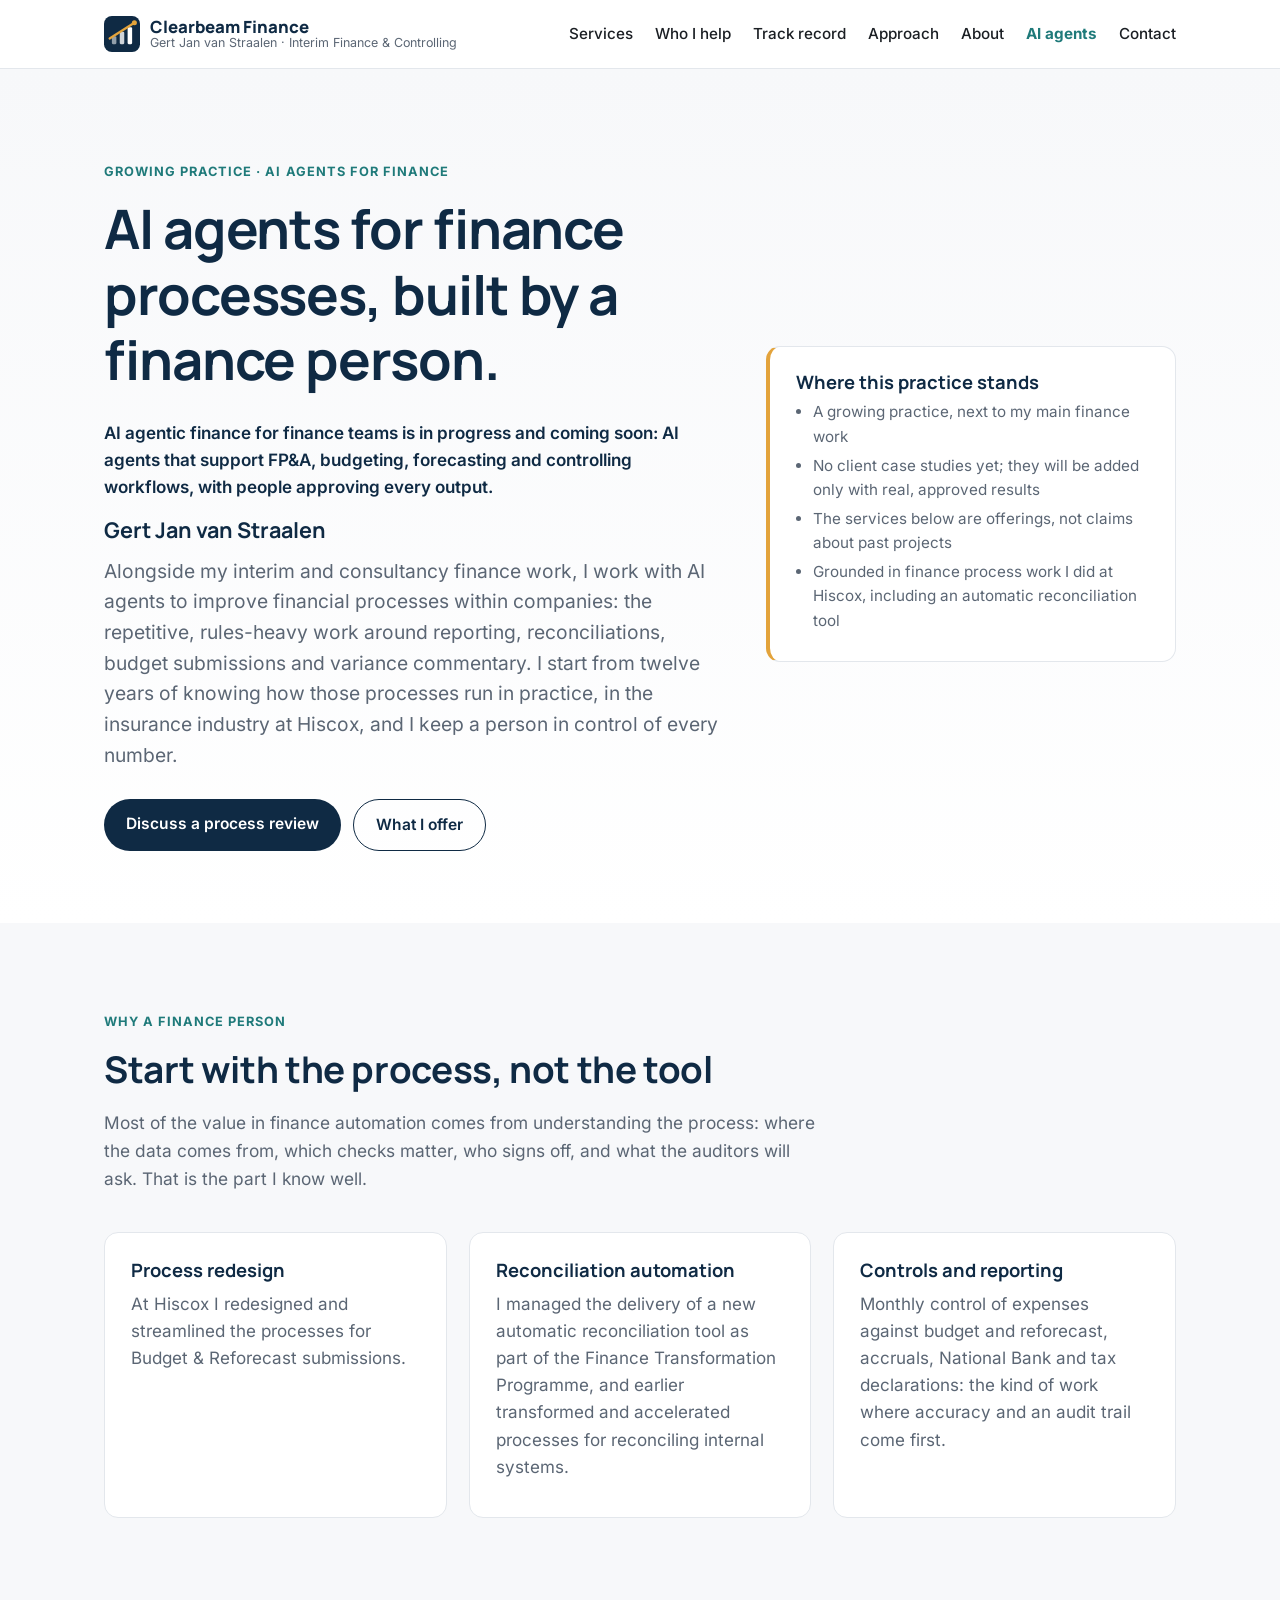
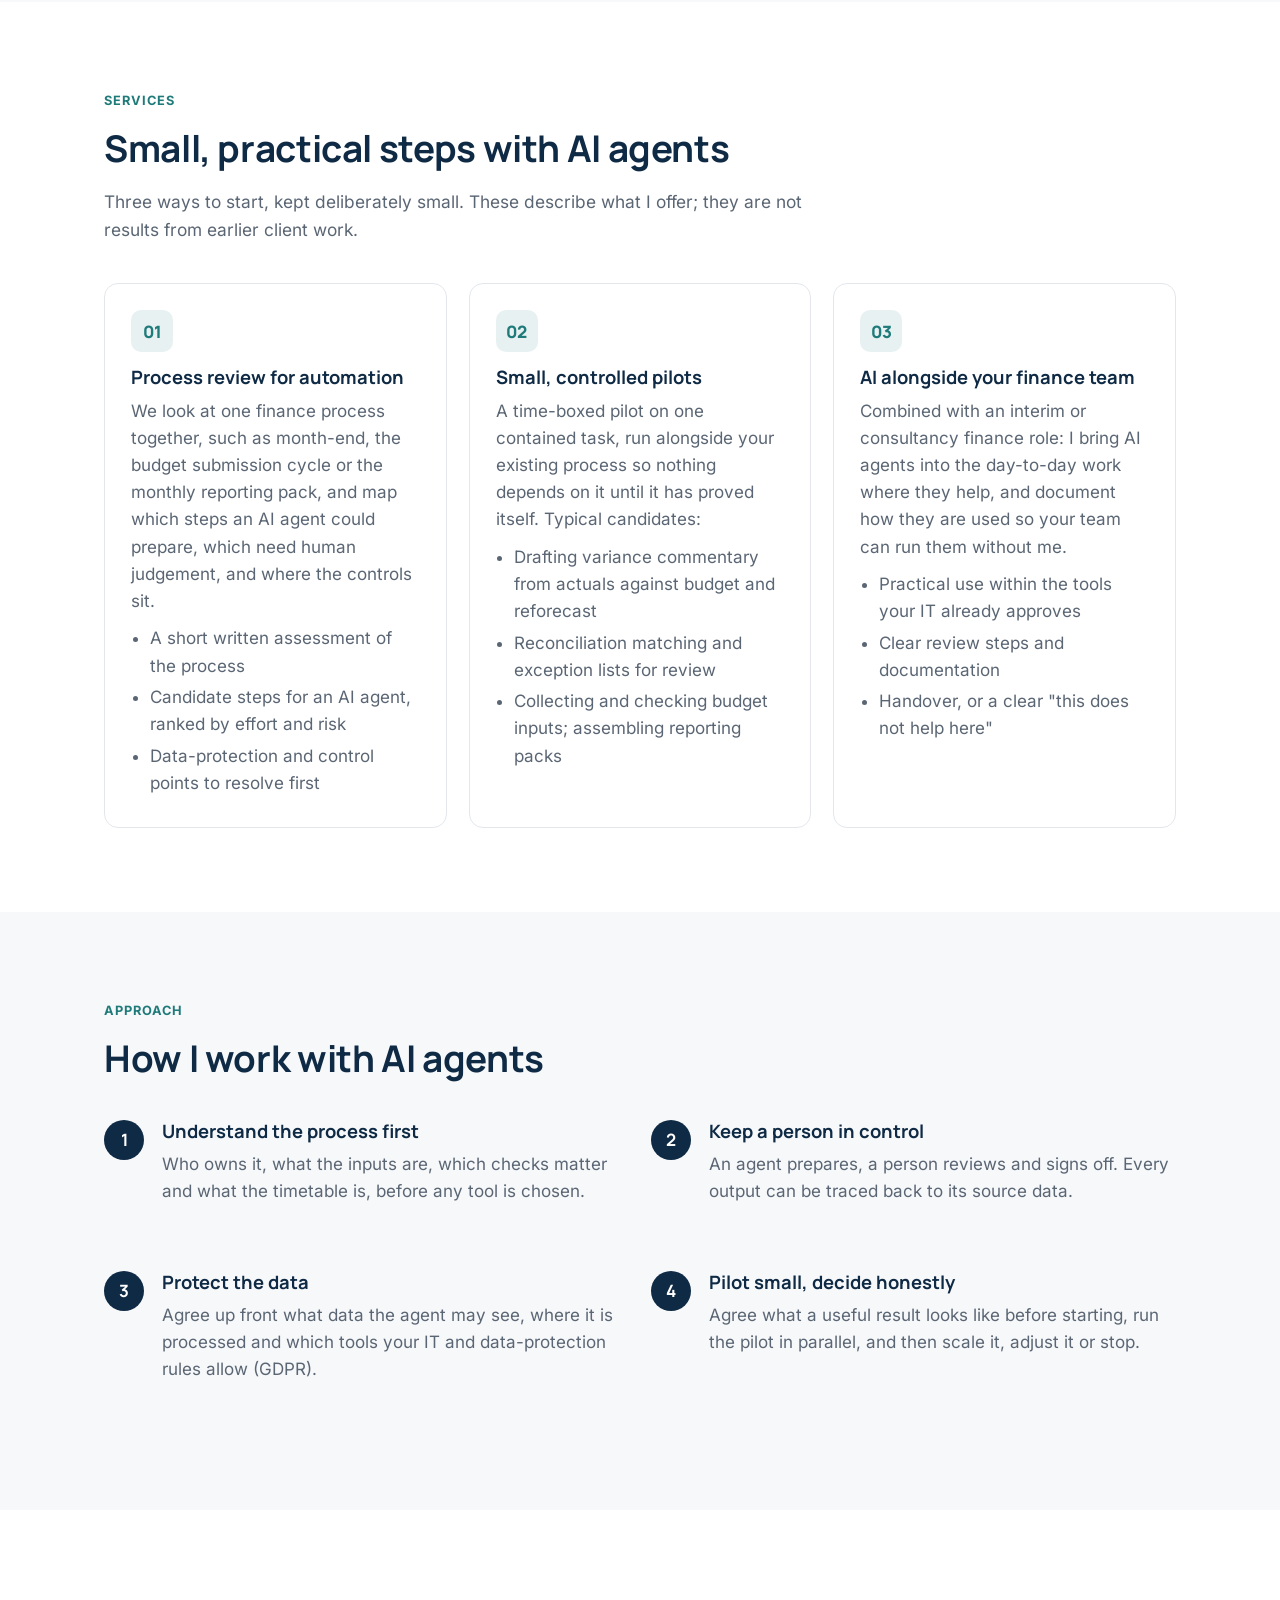
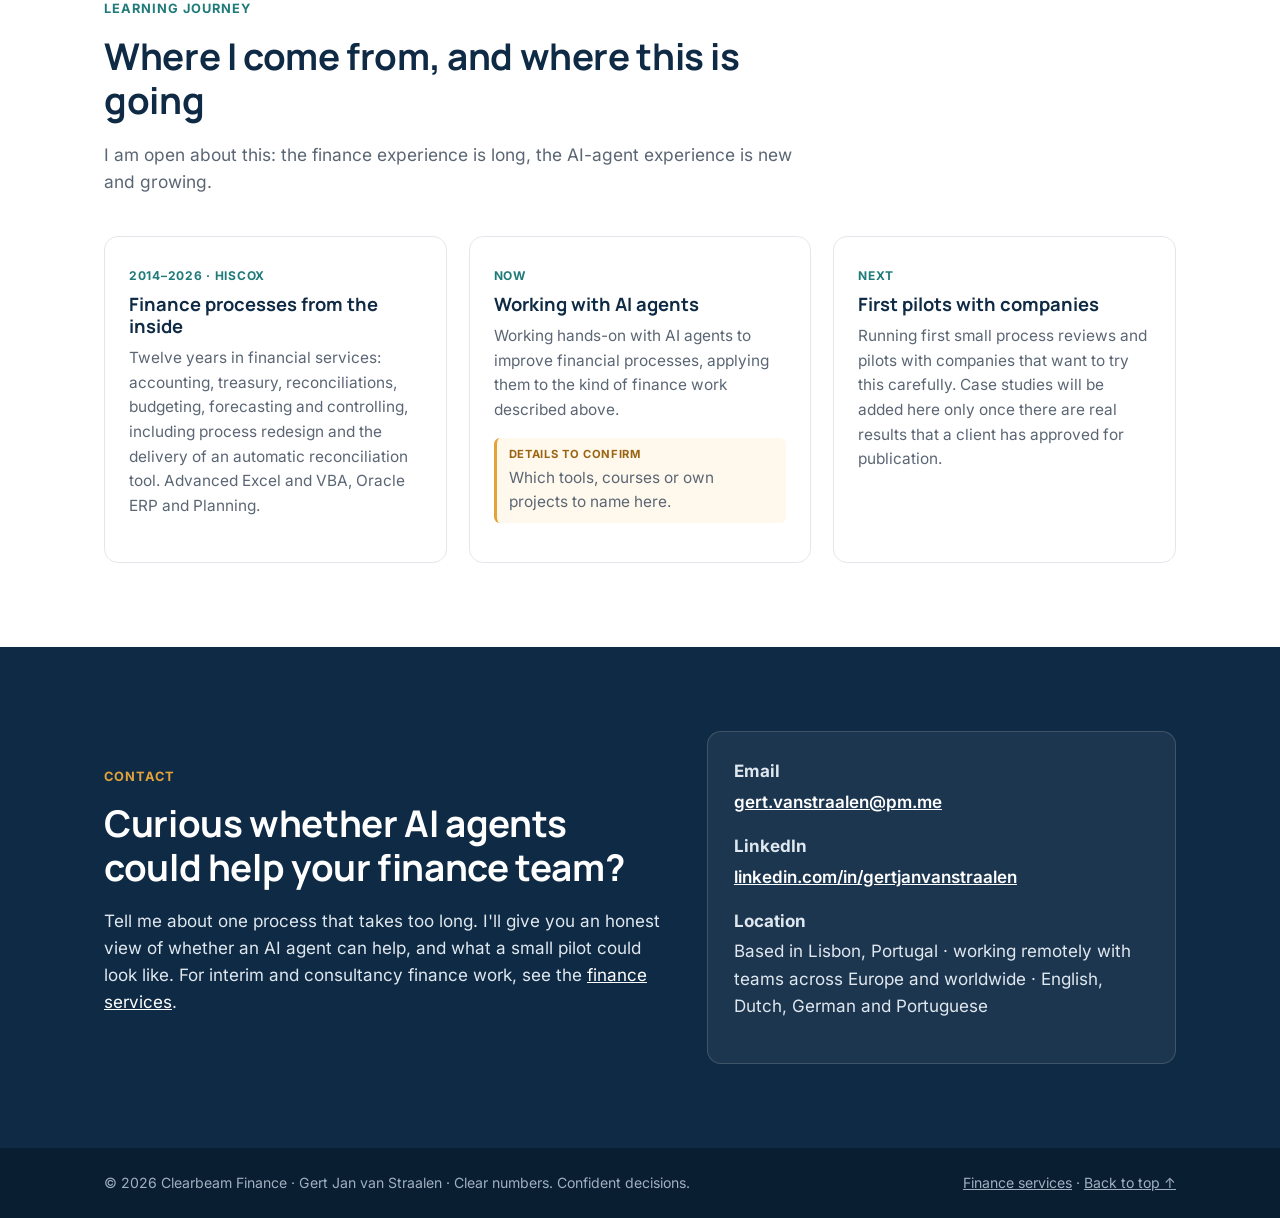
==== ai-agents.html @ 1ca14cf5 "Clearbeam Finance site" ====
<!doctype html>
<html lang="en">
<head>
<meta charset="utf-8">
<meta name="viewport" content="width=device-width, initial-scale=1">
<!-- AI agents page (added 25 Oct 2026). Growing practice alongside the finance work. Offerings only; no client results, no case studies yet. See BRANDING.md. -->
<title>AI Agents for Finance Processes · Clearbeam Finance · Gert Jan van Straalen</title>
<meta name="description" content="Gert Jan van Straalen (Clearbeam Finance) works with AI agents to improve financial processes within companies: process reviews for automation and small, controlled pilots for reporting, reconciliations and variance commentary. A growing practice built on twelve years of finance experience.">
<!-- TODO: add og:image / canonical URL once a domain is chosen -->
<link rel="icon" href="assets/favicon.svg" type="image/svg+xml">
<link rel="stylesheet" href="assets/styles.css">
</head>
<body>
<a class="skip" href="#main">Skip to content</a>

<header class="site-header">
  <div class="wrap">
    <a class="brand" href="index.html" aria-label="Clearbeam Finance, home">
      <img class="brand-mark" src="assets/mark.svg" alt="" width="36" height="36">
      <span class="brand-text">
        <span class="brand-name">Clearbeam Finance</span>
        <span class="brand-sub">Gert Jan van Straalen · Interim Finance &amp; Controlling</span>
      </span>
    </a>
    <nav aria-label="Main">
      <ul>
        <li class="m"><a href="index.html#services">Services</a></li>
        <li><a href="index.html#who">Who I help</a></li>
        <li class="m"><a href="index.html#track-record">Track record</a></li>
        <li><a href="index.html#approach">Approach</a></li>
        <li><a href="index.html#about">About</a></li>
        <li class="m"><a href="ai-agents.html" aria-current="page">AI agents</a></li>
        <li class="m"><a href="#contact">Contact</a></li>
      </ul>
    </nav>
  </div>
</header>

<main id="main">
<!-- ============ HERO ============ -->
<section class="hero hero-ai" id="top">
  <div class="wrap">
    <div>
      <span class="eyebrow">Growing practice · AI agents for finance</span>
      <h1>AI agents for finance processes, built by a finance person.</h1>
      <p class="coming-note">AI agentic finance for finance teams is in progress and coming soon: AI agents that support FP&amp;A, budgeting, forecasting and controlling workflows, with people approving every output.</p>
      <p class="hero-by">Gert Jan van Straalen</p>
      <p class="lead">Alongside my interim and consultancy finance work, I work with AI agents to improve financial processes within companies: the repetitive, rules-heavy work around reporting, reconciliations, budget submissions and variance commentary. I start from twelve years of knowing how those processes run in practice, in the insurance industry at Hiscox, and I keep a person in control of every number.</p>
      <div class="btns">
        <a class="btn btn-primary" href="#contact">Discuss a process review</a>
        <a class="btn btn-ghost" href="#services">What I offer</a>
      </div>
    </div>
    <aside class="status-card" aria-label="Where this practice stands">
      <h3>Where this practice stands</h3>
      <ul>
        <li>A growing practice, next to my main finance work</li>
        <li>No client case studies yet; they will be added only with real, approved results</li>
        <li>The services below are offerings, not claims about past projects</li>
        <li>Grounded in finance process work I did at Hiscox, including an automatic reconciliation tool</li>
      </ul>
    </aside>
  </div>
</section>

<!-- ============ WHY ============ -->
<section class="alt" id="why">
  <div class="wrap">
    <div class="section-head">
      <span class="eyebrow">Why a finance person</span>
      <h2>Start with the process, not the tool</h2>
      <p>Most of the value in finance automation comes from understanding the process: where the data comes from, which checks matter, who signs off, and what the auditors will ask. That is the part I know well.</p>
    </div>
    <div class="grid grid-3">
      <div class="card">
        <h3>Process redesign</h3>
        <p>At Hiscox I redesigned and streamlined the processes for Budget &amp; Reforecast submissions.</p>
      </div>
      <div class="card">
        <h3>Reconciliation automation</h3>
        <p>I managed the delivery of a new automatic reconciliation tool as part of the Finance Transformation Programme, and earlier transformed and accelerated processes for reconciling internal systems.</p>
      </div>
      <div class="card">
        <h3>Controls and reporting</h3>
        <p>Monthly control of expenses against budget and reforecast, accruals, National Bank and tax declarations: the kind of work where accuracy and an audit trail come first.</p>
      </div>
    </div>
  </div>
</section>

<!-- ============ SERVICES (offerings, not past results) ============ -->
<section id="services">
  <div class="wrap">
    <div class="section-head">
      <span class="eyebrow">Services</span>
      <h2>Small, practical steps with AI agents</h2>
      <p>Three ways to start, kept deliberately small. These describe what I offer; they are not results from earlier client work.</p>
    </div>
    <div class="grid grid-3">
      <article class="card">
        <div class="icon">01</div>
        <h3>Process review for automation</h3>
        <p>We look at one finance process together, such as month-end, the budget submission cycle or the monthly reporting pack, and map which steps an AI agent could prepare, which need human judgement, and where the controls sit.</p>
        <ul>
          <li>A short written assessment of the process</li>
          <li>Candidate steps for an AI agent, ranked by effort and risk</li>
          <li>Data-protection and control points to resolve first</li>
        </ul>
      </article>
      <article class="card">
        <div class="icon">02</div>
        <h3>Small, controlled pilots</h3>
        <p>A time-boxed pilot on one contained task, run alongside your existing process so nothing depends on it until it has proved itself. Typical candidates:</p>
        <ul>
          <li>Drafting variance commentary from actuals against budget and reforecast</li>
          <li>Reconciliation matching and exception lists for review</li>
          <li>Collecting and checking budget inputs; assembling reporting packs</li>
        </ul>
      </article>
      <article class="card">
        <div class="icon">03</div>
        <h3>AI alongside your finance team</h3>
        <p>Combined with an interim or consultancy finance role: I bring AI agents into the day-to-day work where they help, and document how they are used so your team can run them without me.</p>
        <ul>
          <li>Practical use within the tools your IT already approves</li>
          <li>Clear review steps and documentation</li>
          <li>Handover, or a clear "this does not help here"</li>
        </ul>
      </article>
    </div>
  </div>
</section>

<!-- ============ APPROACH ============ -->
<section class="alt" id="approach">
  <div class="wrap">
    <div class="section-head">
      <span class="eyebrow">Approach</span>
      <h2>How I work with AI agents</h2>
    </div>
    <ol class="steps grid grid-2">
      <li><h3>Understand the process first</h3><p>Who owns it, what the inputs are, which checks matter and what the timetable is, before any tool is chosen.</p></li>
      <li><h3>Keep a person in control</h3><p>An agent prepares, a person reviews and signs off. Every output can be traced back to its source data.</p></li>
      <li><h3>Protect the data</h3><p>Agree up front what data the agent may see, where it is processed and which tools your IT and data-protection rules allow (GDPR).</p></li>
      <li><h3>Pilot small, decide honestly</h3><p>Agree what a useful result looks like before starting, run the pilot in parallel, and then scale it, adjust it or stop.</p></li>
    </ol>
  </div>
</section>

<!-- ============ LEARNING JOURNEY ============ -->
<section id="journey">
  <div class="wrap">
    <div class="section-head">
      <span class="eyebrow">Learning journey</span>
      <h2>Where I come from, and where this is going</h2>
      <p>I am open about this: the finance experience is long, the AI-agent experience is new and growing.</p>
    </div>
    <ol class="journey">
      <li>
        <span class="when">2014–2026 · Hiscox</span>
        <h3>Finance processes from the inside</h3>
        <p>Twelve years in financial services: accounting, treasury, reconciliations, budgeting, forecasting and controlling, including process redesign and the delivery of an automatic reconciliation tool. Advanced Excel and VBA, Oracle ERP and Planning.</p>
      </li>
      <li>
        <span class="when">Now</span>
        <h3>Working with AI agents</h3>
        <p>Working hands-on with AI agents to improve financial processes, applying them to the kind of finance work described above.</p>
        <!-- TODO: Gert Jan to confirm specifics (tools, courses, own projects) before go-live -->
        <p class="confirm"><span>Details to confirm</span> Which tools, courses or own projects to name here.</p>
      </li>
      <li>
        <span class="when">Next</span>
        <h3>First pilots with companies</h3>
        <p>Running first small process reviews and pilots with companies that want to try this carefully. Case studies will be added here only once there are real results that a client has approved for publication.</p>
      </li>
    </ol>
  </div>
</section>

<!-- ============ CONTACT ============ -->
<section class="contact" id="contact">
  <div class="wrap">
    <div>
      <span class="eyebrow" style="color:var(--amber)">Contact</span>
      <h2>Curious whether AI agents could help your finance team?</h2>
      <p>Tell me about one process that takes too long. I'll give you an honest view of whether an AI agent can help, and what a small pilot could look like. For interim and consultancy finance work, see the <a href="index.html#services" style="color:#fff">finance services</a>.</p>
    </div>
    <div class="contact-card">
      <strong>Email</strong>
      <p><a href="mailto:gert.vanstraalen@pm.me">gert.vanstraalen@pm.me</a></p>
      <strong>LinkedIn</strong>
      <p><a href="https://www.linkedin.com/in/gertjanvanstraalen/" rel="noopener" target="_blank">linkedin.com/in/gertjanvanstraalen</a></p>
      <strong>Location</strong>
      <p>Based in Lisbon, Portugal · working remotely with teams across Europe and worldwide · English, Dutch, German and Portuguese</p>
    </div>
  </div>
</section>
</main>

<footer>
  <div class="wrap">
    <span>© 2026 Clearbeam Finance · Gert Jan van Straalen · Clear numbers. Confident decisions.</span>
    <span><a href="index.html">Finance services</a> · <a href="#top">Back to top ↑</a></span>
  </div>
</footer>
</body>
</html>
---- assets/styles.css ----
/* Self-hosted fonts (SIL OFL 1.1), from @fontsource/inter 5.3.0 and @fontsource/manrope 5.3.0.
   Only latin + latin-ext subsets and the weights the site uses. Licences: assets/fonts/*-OFL.txt */
/* inter-latin-ext-400 */
@font-face {
  font-family: 'Inter';
  font-style: normal;
  font-display: swap;
  font-weight: 400;
  src: url(fonts/inter-latin-ext-400-normal.woff2) format('woff2');
  unicode-range: U+0100-02BA,U+02BD-02C5,U+02C7-02CC,U+02CE-02D7,U+02DD-02FF,U+0304,U+0308,U+0329,U+1D00-1DBF,U+1E00-1E9F,U+1EF2-1EFF,U+2020,U+20A0-20AB,U+20AD-20C0,U+2113,U+2C60-2C7F,U+A720-A7FF;
}
/* inter-latin-400 */
@font-face {
  font-family: 'Inter';
  font-style: normal;
  font-display: swap;
  font-weight: 400;
  src: url(fonts/inter-latin-400-normal.woff2) format('woff2');
  unicode-range: U+0000-00FF,U+0131,U+0152-0153,U+02BB-02BC,U+02C6,U+02DA,U+02DC,U+0304,U+0308,U+0329,U+2000-206F,U+20AC,U+2122,U+2191,U+2193,U+2212,U+2215,U+FEFF,U+FFFD;
}
/* inter-latin-ext-500 */
@font-face {
  font-family: 'Inter';
  font-style: normal;
  font-display: swap;
  font-weight: 500;
  src: url(fonts/inter-latin-ext-500-normal.woff2) format('woff2');
  unicode-range: U+0100-02BA,U+02BD-02C5,U+02C7-02CC,U+02CE-02D7,U+02DD-02FF,U+0304,U+0308,U+0329,U+1D00-1DBF,U+1E00-1E9F,U+1EF2-1EFF,U+2020,U+20A0-20AB,U+20AD-20C0,U+2113,U+2C60-2C7F,U+A720-A7FF;
}
/* inter-latin-500 */
@font-face {
  font-family: 'Inter';
  font-style: normal;
  font-display: swap;
  font-weight: 500;
  src: url(fonts/inter-latin-500-normal.woff2) format('woff2');
  unicode-range: U+0000-00FF,U+0131,U+0152-0153,U+02BB-02BC,U+02C6,U+02DA,U+02DC,U+0304,U+0308,U+0329,U+2000-206F,U+20AC,U+2122,U+2191,U+2193,U+2212,U+2215,U+FEFF,U+FFFD;
}
/* inter-latin-ext-600 */
@font-face {
  font-family: 'Inter';
  font-style: normal;
  font-display: swap;
  font-weight: 600;
  src: url(fonts/inter-latin-ext-600-normal.woff2) format('woff2');
  unicode-range: U+0100-02BA,U+02BD-02C5,U+02C7-02CC,U+02CE-02D7,U+02DD-02FF,U+0304,U+0308,U+0329,U+1D00-1DBF,U+1E00-1E9F,U+1EF2-1EFF,U+2020,U+20A0-20AB,U+20AD-20C0,U+2113,U+2C60-2C7F,U+A720-A7FF;
}
/* inter-latin-600 */
@font-face {
  font-family: 'Inter';
  font-style: normal;
  font-display: swap;
  font-weight: 600;
  src: url(fonts/inter-latin-600-normal.woff2) format('woff2');
  unicode-range: U+0000-00FF,U+0131,U+0152-0153,U+02BB-02BC,U+02C6,U+02DA,U+02DC,U+0304,U+0308,U+0329,U+2000-206F,U+20AC,U+2122,U+2191,U+2193,U+2212,U+2215,U+FEFF,U+FFFD;
}
/* inter-latin-ext-700 */
@font-face {
  font-family: 'Inter';
  font-style: normal;
  font-display: swap;
  font-weight: 700;
  src: url(fonts/inter-latin-ext-700-normal.woff2) format('woff2');
  unicode-range: U+0100-02BA,U+02BD-02C5,U+02C7-02CC,U+02CE-02D7,U+02DD-02FF,U+0304,U+0308,U+0329,U+1D00-1DBF,U+1E00-1E9F,U+1EF2-1EFF,U+2020,U+20A0-20AB,U+20AD-20C0,U+2113,U+2C60-2C7F,U+A720-A7FF;
}
/* inter-latin-700 */
@font-face {
  font-family: 'Inter';
  font-style: normal;
  font-display: swap;
  font-weight: 700;
  src: url(fonts/inter-latin-700-normal.woff2) format('woff2');
  unicode-range: U+0000-00FF,U+0131,U+0152-0153,U+02BB-02BC,U+02C6,U+02DA,U+02DC,U+0304,U+0308,U+0329,U+2000-206F,U+20AC,U+2122,U+2191,U+2193,U+2212,U+2215,U+FEFF,U+FFFD;
}
/* manrope-latin-ext-600 */
@font-face {
  font-family: 'Manrope';
  font-style: normal;
  font-display: swap;
  font-weight: 600;
  src: url(fonts/manrope-latin-ext-600-normal.woff2) format('woff2');
  unicode-range: U+0100-02BA,U+02BD-02C5,U+02C7-02CC,U+02CE-02D7,U+02DD-02FF,U+0304,U+0308,U+0329,U+1D00-1DBF,U+1E00-1E9F,U+1EF2-1EFF,U+2020,U+20A0-20AB,U+20AD-20C0,U+2113,U+2C60-2C7F,U+A720-A7FF;
}
/* manrope-latin-600 */
@font-face {
  font-family: 'Manrope';
  font-style: normal;
  font-display: swap;
  font-weight: 600;
  src: url(fonts/manrope-latin-600-normal.woff2) format('woff2');
  unicode-range: U+0000-00FF,U+0131,U+0152-0153,U+02BB-02BC,U+02C6,U+02DA,U+02DC,U+0304,U+0308,U+0329,U+2000-206F,U+20AC,U+2122,U+2191,U+2193,U+2212,U+2215,U+FEFF,U+FFFD;
}
/* manrope-latin-ext-700 */
@font-face {
  font-family: 'Manrope';
  font-style: normal;
  font-display: swap;
  font-weight: 700;
  src: url(fonts/manrope-latin-ext-700-normal.woff2) format('woff2');
  unicode-range: U+0100-02BA,U+02BD-02C5,U+02C7-02CC,U+02CE-02D7,U+02DD-02FF,U+0304,U+0308,U+0329,U+1D00-1DBF,U+1E00-1E9F,U+1EF2-1EFF,U+2020,U+20A0-20AB,U+20AD-20C0,U+2113,U+2C60-2C7F,U+A720-A7FF;
}
/* manrope-latin-700 */
@font-face {
  font-family: 'Manrope';
  font-style: normal;
  font-display: swap;
  font-weight: 700;
  src: url(fonts/manrope-latin-700-normal.woff2) format('woff2');
  unicode-range: U+0000-00FF,U+0131,U+0152-0153,U+02BB-02BC,U+02C6,U+02DA,U+02DC,U+0304,U+0308,U+0329,U+2000-206F,U+20AC,U+2122,U+2191,U+2193,U+2212,U+2215,U+FEFF,U+FFFD;
}
/* manrope-latin-ext-800 */
@font-face {
  font-family: 'Manrope';
  font-style: normal;
  font-display: swap;
  font-weight: 800;
  src: url(fonts/manrope-latin-ext-800-normal.woff2) format('woff2');
  unicode-range: U+0100-02BA,U+02BD-02C5,U+02C7-02CC,U+02CE-02D7,U+02DD-02FF,U+0304,U+0308,U+0329,U+1D00-1DBF,U+1E00-1E9F,U+1EF2-1EFF,U+2020,U+20A0-20AB,U+20AD-20C0,U+2113,U+2C60-2C7F,U+A720-A7FF;
}
/* manrope-latin-800 */
@font-face {
  font-family: 'Manrope';
  font-style: normal;
  font-display: swap;
  font-weight: 800;
  src: url(fonts/manrope-latin-800-normal.woff2) format('woff2');
  unicode-range: U+0000-00FF,U+0131,U+0152-0153,U+02BB-02BC,U+02C6,U+02DA,U+02DC,U+0304,U+0308,U+0329,U+2000-206F,U+20AC,U+2122,U+2191,U+2193,U+2212,U+2215,U+FEFF,U+FFFD;
}

/* Brand tokens — swap these to try another brand option (see BRANDING.md) */
:root{
  --navy:#0F2A44; --teal:#1F7A7A; --amber:#E3A33B;
  --ink:#1B1F24; --slate:#5B6674; --paper:#F7F8FA; --white:#FFFFFF; --line:#E3E7EC;
  --font-head:"Manrope",system-ui,-apple-system,"Segoe UI",Roboto,sans-serif;
  --font-body:"Inter",system-ui,-apple-system,"Segoe UI",Roboto,sans-serif;
  --radius:14px; --max:1120px;
}
*{box-sizing:border-box}
html{scroll-behavior:smooth}
body{margin:0;font-family:var(--font-body);color:var(--ink);background:var(--white);line-height:1.6;font-size:17px;-webkit-font-smoothing:antialiased}
img,svg{max-width:100%;display:block}
a{color:var(--teal)}
h1,h2,h3{font-family:var(--font-head);color:var(--navy);line-height:1.2;margin:0 0 .5em}
h1{font-size:clamp(2.1rem,5vw,3.4rem);letter-spacing:-.02em}
h2{font-size:clamp(1.6rem,3.2vw,2.3rem);letter-spacing:-.01em}
h3{font-size:1.15rem}
p{margin:0 0 1em}
.wrap{max-width:var(--max);margin:0 auto;padding:0 24px}
.skip{position:absolute;left:-999px}.skip:focus{left:12px;top:12px;background:#fff;padding:8px;z-index:9}

/* Header */
.site-header{position:sticky;top:0;z-index:10;background:rgba(255,255,255,.92);backdrop-filter:blur(8px);border-bottom:1px solid var(--line)}
.site-header .wrap{display:flex;align-items:center;justify-content:space-between;gap:16px;min-height:68px}
.brand{display:flex;align-items:center;gap:10px;text-decoration:none;color:var(--navy)}
.brand-mark{width:36px;height:36px;flex:none}
.brand-text{display:flex;flex-direction:column;line-height:1.1}
.brand-name{font-family:var(--font-head);font-weight:800;font-size:1.05rem}
.brand-sub{font-size:.78rem;color:var(--slate)}
nav ul{list-style:none;display:flex;gap:22px;margin:0;padding:0}
nav a{text-decoration:none;color:var(--ink);font-weight:500;font-size:.95rem}
nav a:hover{color:var(--teal)}
@media (max-width:760px){nav{display:none}}

/* Hero */
.hero{background:linear-gradient(180deg,var(--paper),var(--white));padding:88px 0 72px}
.hero .wrap{display:grid;grid-template-columns:1.4fr 1fr;gap:48px;align-items:center}
.eyebrow{display:inline-block;font-size:.8rem;font-weight:700;letter-spacing:.08em;text-transform:uppercase;color:var(--teal);margin-bottom:14px}
.lead{font-size:1.2rem;color:var(--slate);max-width:38em}
.hero-by{font-family:var(--font-head);font-weight:700;font-size:1.35rem;color:var(--navy);margin-bottom:8px}
.btns{display:flex;flex-wrap:wrap;gap:12px;margin-top:28px}
.btn{display:inline-block;padding:13px 22px;border-radius:999px;font-weight:600;text-decoration:none;font-size:.97rem}
.btn-primary{background:var(--navy);color:#fff}.btn-primary:hover{background:var(--teal)}
.btn-ghost{border:1.5px solid var(--navy);color:var(--navy)}.btn-ghost:hover{border-color:var(--teal);color:var(--teal)}
.monogram{aspect-ratio:1;width:100%;max-width:320px;margin-left:auto;border-radius:50%;background:var(--navy);color:#fff;display:grid;place-items:center;position:relative;box-shadow:0 30px 60px -30px rgba(15,42,68,.6)}
.monogram span{font-family:var(--font-head);font-weight:800;font-size:clamp(3rem,7vw,5.5rem);letter-spacing:-.03em}
.monogram::after{content:"";position:absolute;inset:-10px;border-radius:50%;border:2px solid var(--amber);opacity:.7}
.facts{display:flex;flex-wrap:wrap;gap:10px 28px;margin-top:36px;padding:0;list-style:none;color:var(--slate);font-size:.95rem}
.facts strong{color:var(--navy)}
@media (max-width:860px){.hero{padding:56px 0 48px}.hero .wrap{grid-template-columns:1fr}.monogram{order:-1;max-width:120px;margin:0}}

/* Sections */
section{padding:84px 0}
section.alt{background:var(--paper)}
.section-head{max-width:720px;margin-bottom:40px}
.section-head p{color:var(--slate);font-size:1.08rem}
.grid{display:grid;gap:22px}
.grid-2{grid-template-columns:repeat(2,1fr)}
.grid-3{grid-template-columns:repeat(3,1fr)}
@media (max-width:860px){.grid-2,.grid-3{grid-template-columns:1fr}section{padding:60px 0}}
.card{background:var(--white);border:1px solid var(--line);border-radius:var(--radius);padding:26px}
.card p{color:var(--slate);margin-bottom:.6em}
.card ul{margin:.4em 0 0;padding-left:1.1em;color:var(--slate)}
.card li{margin:.25em 0}
.icon{width:42px;height:42px;border-radius:10px;display:grid;place-items:center;background:rgba(31,122,122,.1);color:var(--teal);margin-bottom:14px;font-weight:800;font-family:var(--font-head)}
.pillar-title{display:flex;align-items:center;gap:10px;margin:8px 0 18px}
.pillar-title .tag{font-size:.75rem;font-weight:700;padding:4px 10px;border-radius:999px;background:var(--navy);color:#fff;letter-spacing:.04em;text-transform:uppercase}
.honest{border-left:4px solid var(--amber);background:#FFF8EC;padding:16px 20px;border-radius:8px;color:var(--ink);margin:26px 0 0}

/* Approach */
.steps{counter-reset:s;list-style:none;padding:0;margin:0}
.steps li{counter-increment:s;position:relative;padding:0 0 0 58px;margin-bottom:26px}
.steps li::before{content:counter(s);position:absolute;left:0;top:0;width:40px;height:40px;border-radius:50%;background:var(--navy);color:#fff;display:grid;place-items:center;font-weight:700;font-family:var(--font-head)}
.steps p{color:var(--slate)}

/* Case studies */
.case{position:relative;border-style:dashed}
.badge{display:inline-block;font-size:.72rem;font-weight:700;letter-spacing:.06em;text-transform:uppercase;background:var(--amber);color:var(--navy);padding:4px 10px;border-radius:999px;margin-bottom:12px}

/* Notes, situations, proof strip */
.note{color:var(--slate);font-size:.95rem;margin-top:26px}
.sub-head{margin:44px 0 16px}
.problems{list-style:none;padding:0;margin:0;display:grid;grid-template-columns:repeat(2,1fr);gap:14px}
.problems li{background:#fff;border:1px solid var(--line);border-left:4px solid var(--amber);border-radius:10px;padding:14px 18px;color:var(--slate)}
.problems strong{display:block;color:var(--navy);margin-bottom:2px}
.proof{list-style:none;padding:0;margin:0;display:grid;grid-template-columns:repeat(2,1fr);gap:14px 28px}
.proof li{padding:14px 0;border-bottom:1px solid var(--line);color:var(--ink)}
.proof-k{display:block;font-size:.75rem;font-weight:700;letter-spacing:.06em;text-transform:uppercase;color:var(--teal);margin-bottom:4px}
.learning{font-size:.92rem;color:var(--slate);margin:0}
@media (max-width:860px){.problems,.proof{grid-template-columns:1fr}}

/* Timeline */
.about-grid{display:grid;grid-template-columns:1.6fr 1fr;gap:48px}
@media (max-width:860px){.about-grid{grid-template-columns:1fr}}
.timeline{list-style:none;margin:0;padding:0;border-left:2px solid var(--line)}
.timeline>li{position:relative;padding:0 0 28px 26px}
.timeline>li::before{content:"";position:absolute;left:-7px;top:6px;width:12px;height:12px;border-radius:50%;background:var(--teal);border:2px solid #fff;box-shadow:0 0 0 2px var(--teal)}
.timeline .when{font-size:.85rem;color:var(--slate);font-weight:600}
.timeline h3{margin:.15em 0 .1em}
.timeline .org{color:var(--navy);font-weight:500;margin-bottom:.4em}
.timeline ul{margin:0;padding-left:1.1em;color:var(--slate);font-size:.96rem}
.timeline ul li{margin:.2em 0}
.side h3{margin-top:1.4em}.side h3:first-child{margin-top:0}
.chips{display:flex;flex-wrap:wrap;gap:8px;list-style:none;padding:0;margin:0}
.chips li{background:#fff;border:1px solid var(--line);border-radius:999px;padding:5px 12px;font-size:.88rem}
.plain{list-style:none;padding:0;margin:0}.plain li{padding:6px 0;border-bottom:1px solid var(--line);font-size:.95rem}
.plain small{display:block;color:var(--slate)}

/* Contact */
.contact{background:var(--navy);color:#dfe7ef}
.contact h2{color:#fff}
.contact .wrap{display:grid;grid-template-columns:1.2fr 1fr;gap:40px;align-items:center}
@media (max-width:860px){.contact .wrap{grid-template-columns:1fr}}
.contact-card{background:rgba(255,255,255,.06);border:1px solid rgba(255,255,255,.15);border-radius:var(--radius);padding:26px}
.contact-card a{color:#fff;font-weight:600}
.contact-card p{margin:.2em 0 1em}
.todo{font-size:.72rem;font-weight:700;background:var(--amber);color:var(--navy);padding:2px 8px;border-radius:999px;margin-left:6px;vertical-align:middle}
footer{background:#0A1E31;color:#9fb0c0;font-size:.88rem;padding:24px 0}
footer .wrap{display:flex;flex-wrap:wrap;justify-content:space-between;gap:10px}

/* ---- Added 25 Oct 2026: leadership card, Hiscox examples, AI page, mobile nav ---- */
section{scroll-margin-top:72px}
.card-wide{grid-column:1/-1;border-top:4px solid var(--teal)}
.card-wide .split{display:grid;grid-template-columns:1fr 1fr;gap:0 28px}
.card-foot{font-size:.92rem;border-top:1px solid var(--line);padding-top:12px;margin-top:14px}
@media (max-width:860px){.card-wide .split{grid-template-columns:1fr}}
.example .role{font-size:.9rem;font-weight:600;color:var(--navy);margin-bottom:.5em}
.badge-teal{background:rgba(31,122,122,.12);color:var(--teal)}
.confirm{font-size:.88rem;background:#FFF8EC;border-left:3px solid var(--amber);padding:8px 12px;border-radius:6px;margin-top:12px}
.confirm span{display:block;font-size:.7rem;font-weight:700;letter-spacing:.06em;text-transform:uppercase;color:#9A6512;margin-bottom:2px}
.teaser-band{padding:0 0 84px;background:var(--paper)}
.teaser{display:flex;align-items:center;justify-content:space-between;gap:28px;background:var(--navy);color:#dfe7ef;border-radius:var(--radius);padding:34px 38px;border-left:6px solid var(--amber)}
.teaser h2{color:#fff;font-size:clamp(1.4rem,2.6vw,1.9rem)}
.teaser p{margin:0;max-width:44em}
.teaser .eyebrow{color:var(--amber)}
.teaser .btn-primary{background:var(--amber);color:var(--navy);flex:none}
.teaser .btn-primary:hover{background:#fff}
@media (max-width:860px){.teaser{flex-direction:column;align-items:flex-start;padding:26px 22px}.teaser-band{padding-bottom:60px}}
footer a{color:#9fb0c0}
nav a[aria-current="page"]{color:var(--teal);font-weight:700}
@media (max-width:1040px){nav ul{gap:14px}nav a{font-size:.9rem}}
@media (max-width:760px){
  .site-header .wrap{flex-wrap:wrap;gap:4px 16px;padding-top:8px;padding-bottom:6px}
  nav{display:block;width:100%}
  nav ul{gap:18px}
  nav li:not(.m){display:none}
  nav a{font-size:.88rem}
}
/* AI page */
.hero-ai .wrap{grid-template-columns:1.5fr 1fr}
.status-card{background:#fff;border:1px solid var(--line);border-left:4px solid var(--amber);border-radius:var(--radius);padding:24px 26px}
.status-card h3{margin-bottom:.4em}
.status-card ul{margin:0;padding-left:1.1em;color:var(--slate);font-size:.95rem}
.status-card li{margin:.3em 0}
.journey{list-style:none;margin:0;padding:0;display:grid;grid-template-columns:repeat(3,1fr);gap:22px}
.journey li{background:#fff;border:1px solid var(--line);border-radius:var(--radius);padding:24px;position:relative}
.journey .when{display:inline-block;font-size:.75rem;font-weight:700;letter-spacing:.06em;text-transform:uppercase;color:var(--teal);margin-bottom:8px}
.journey p,.journey ul{color:var(--slate);font-size:.96rem}
.journey ul{padding-left:1.1em;margin:.4em 0 0}
@media (max-width:860px){.journey{grid-template-columns:1fr}}
.offer-tag{font-size:.75rem;font-weight:600;color:var(--slate);margin-top:10px;display:block}
@media (max-width:860px){.hero-ai .wrap{grid-template-columns:1fr}}

/* Key fact line in Hiscox case studies (25 Oct 2026) */
.keyfact{margin-top:14px;padding:12px 14px;border-left:3px solid #1F7A7A;background:#F7F8FA;border-radius:6px;font-size:.95rem;color:#1B1F24;font-weight:500}

/* Hero portrait (square) */
.portrait{width:100%;max-width:320px;margin-left:auto;position:relative}
.portrait img{display:block;width:100%;height:auto;aspect-ratio:1;object-fit:cover;border-radius:14px;box-shadow:0 30px 60px -30px rgba(15,42,68,.6)}
.portrait::after{content:"";position:absolute;inset:-10px;border-radius:20px;border:2px solid var(--amber);opacity:.7;pointer-events:none}
@media (max-width:860px){.portrait{order:-1;max-width:140px;margin:0}}
/* Coming-soon note under AI headings (27 Oct 2026) */
.coming-note{font-weight:600;color:var(--navy);max-width:44em;margin:0 0 12px}
.teaser .coming-note{color:var(--amber);margin:0 0 10px}
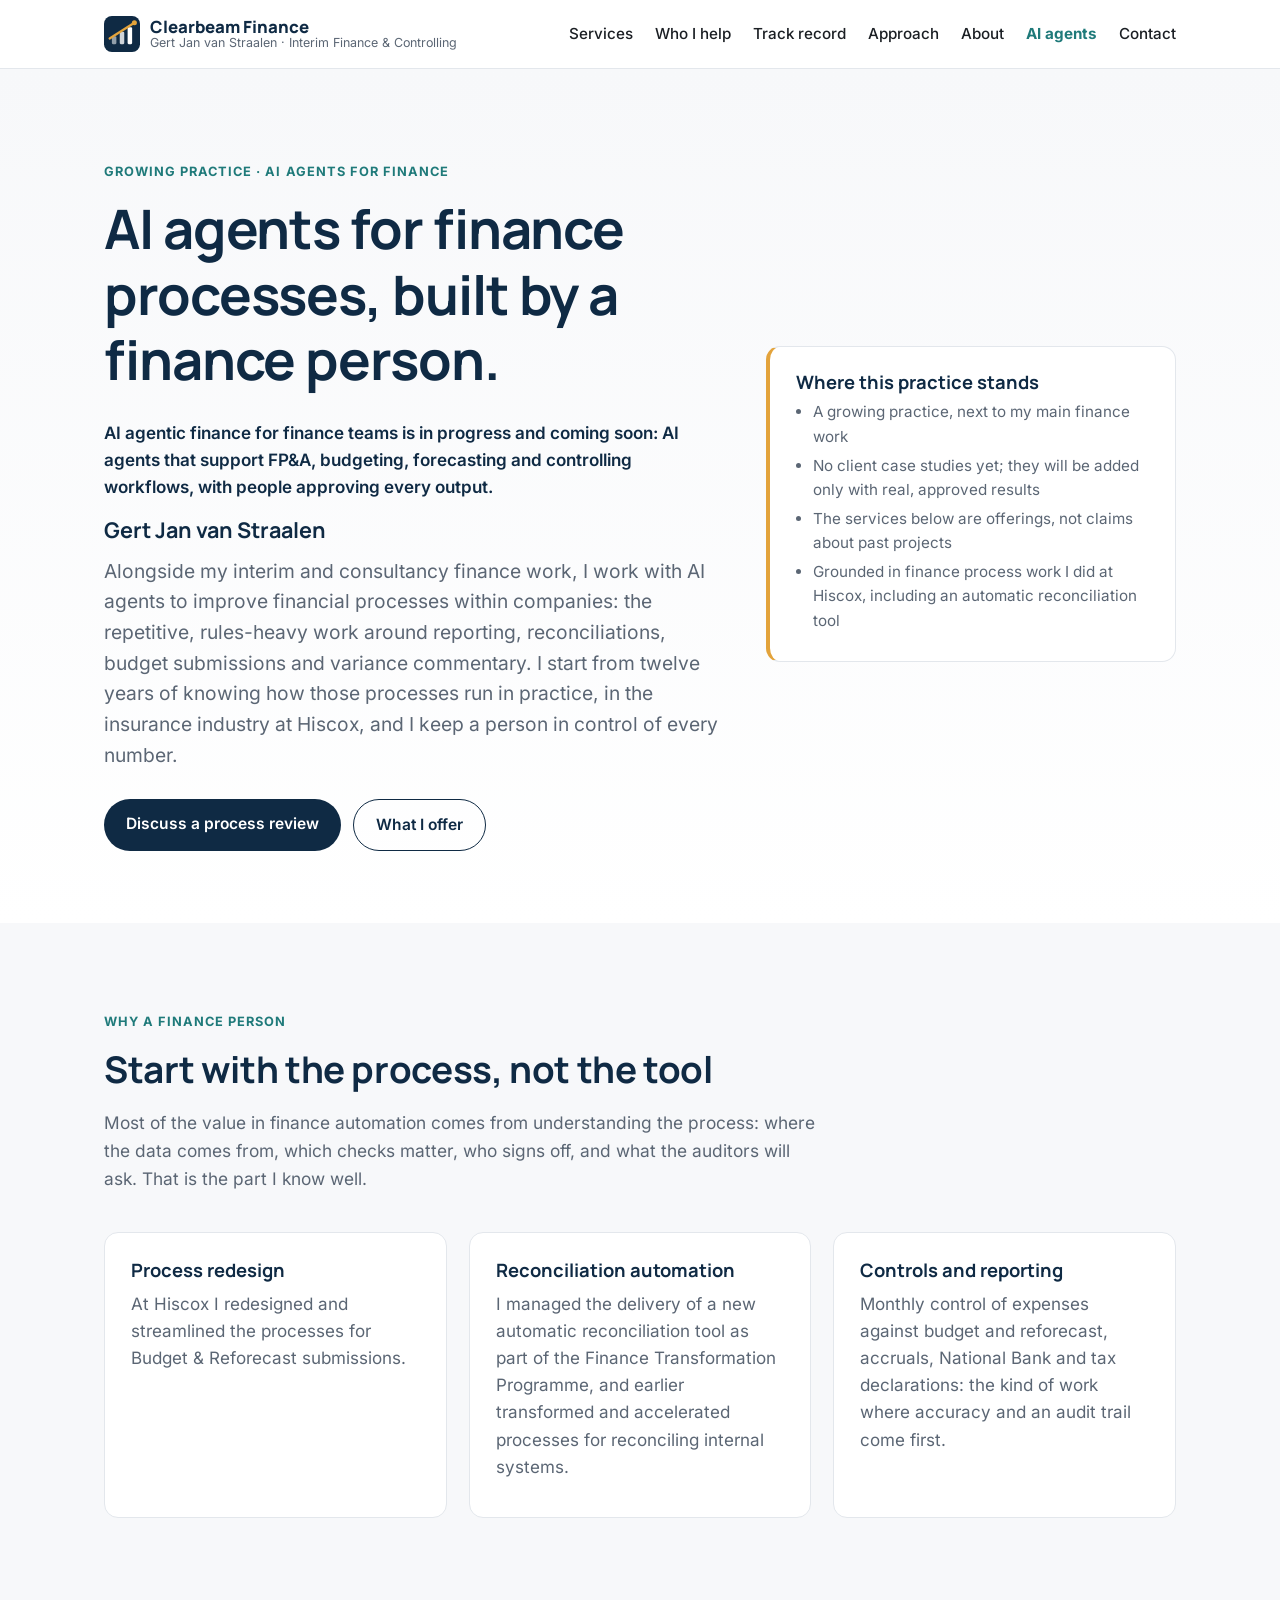
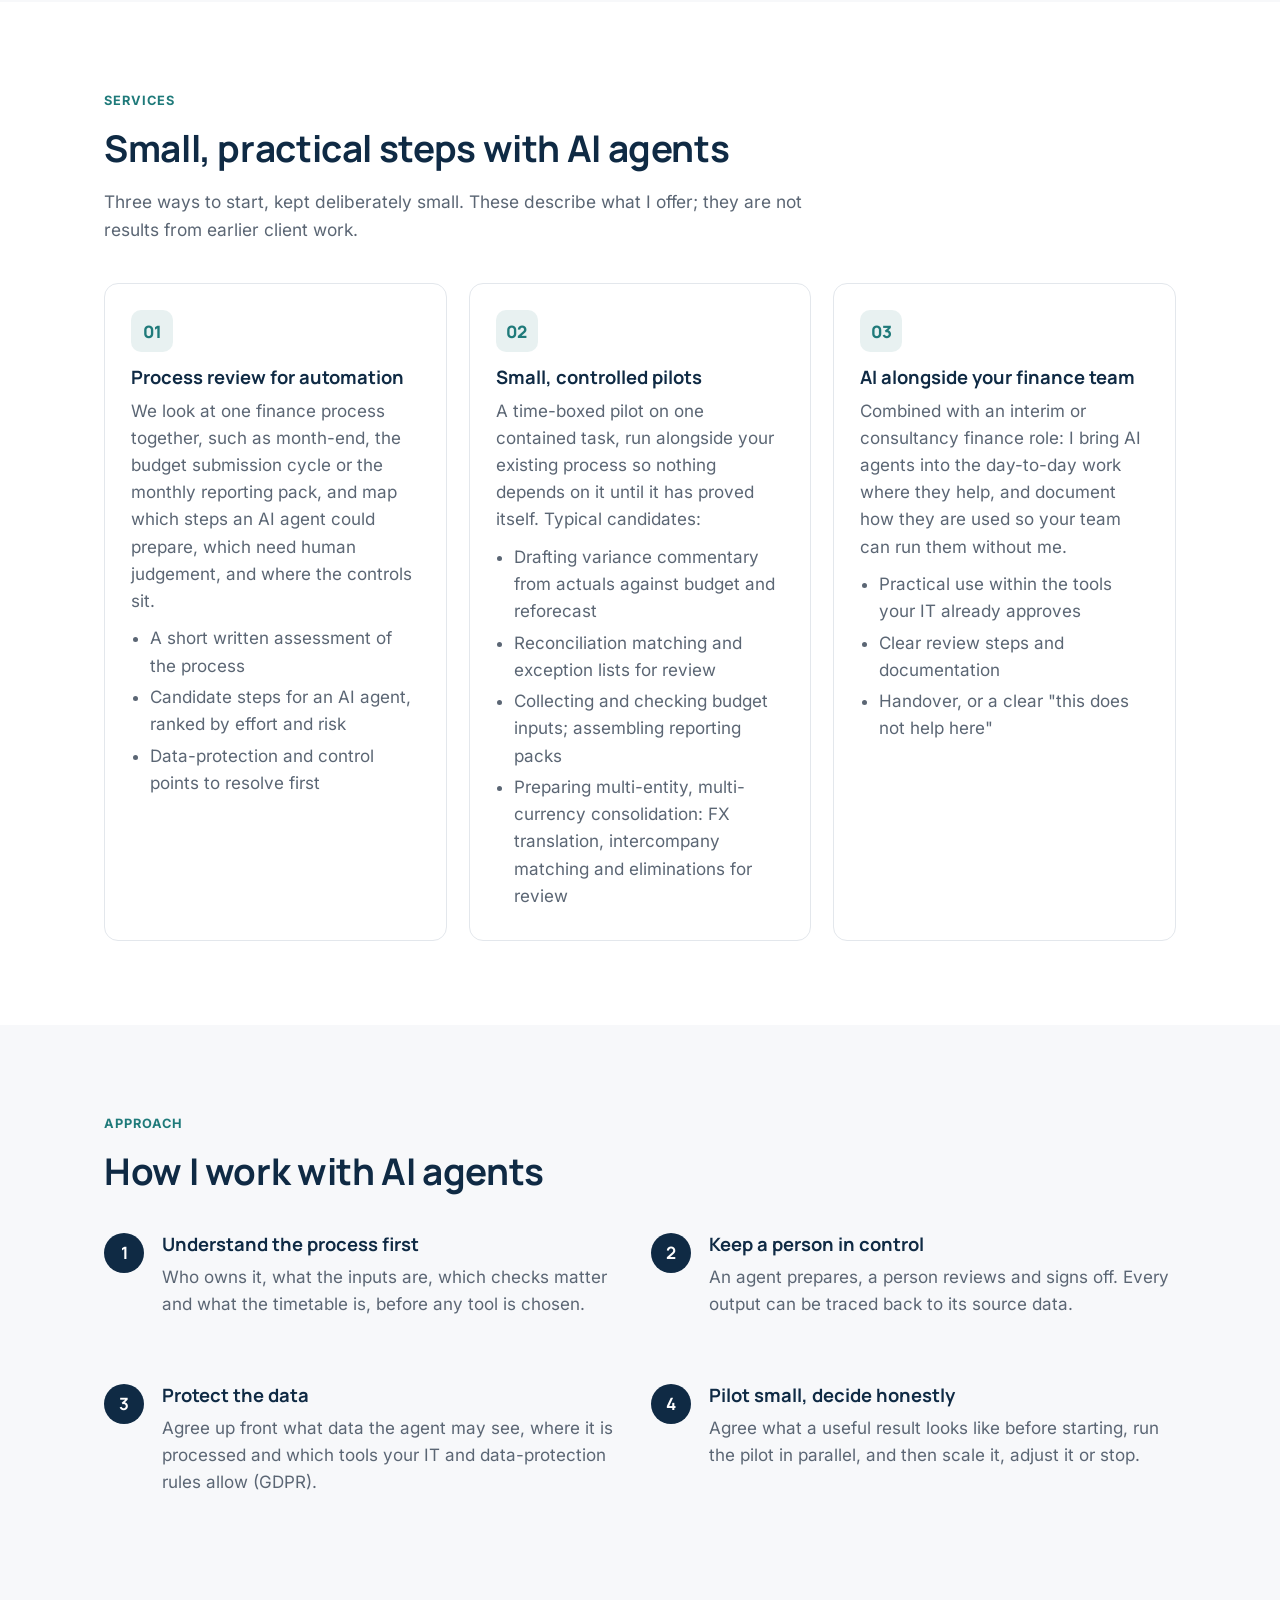
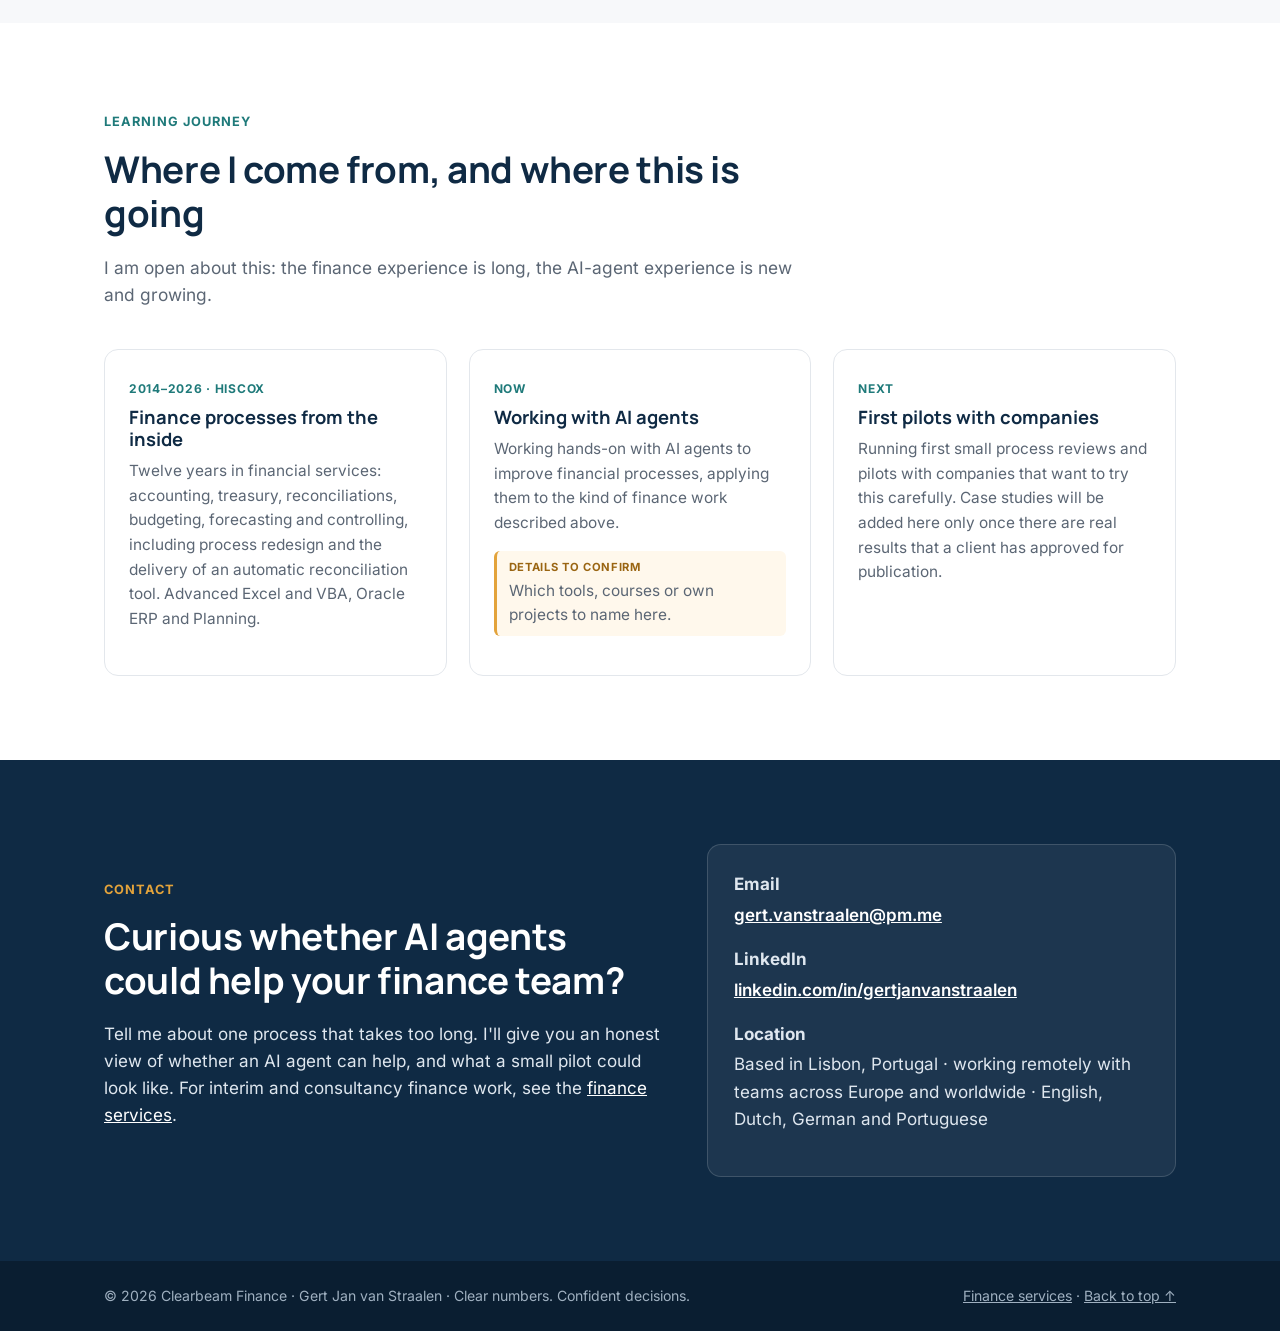
==== commit 9af96fad: "AI page: add consolidation pilot candidate" ====
--- a/ai-agents.html
+++ b/ai-agents.html
@@ -115,6 +115,7 @@
           <li>Drafting variance commentary from actuals against budget and reforecast</li>
           <li>Reconciliation matching and exception lists for review</li>
           <li>Collecting and checking budget inputs; assembling reporting packs</li>
+          <li>Preparing multi-entity, multi-currency consolidation: FX translation, intercompany matching and eliminations for review</li>
         </ul>
       </article>
       <article class="card">
--- a/assets/styles.css
+++ b/assets/styles.css
@@ -301,3 +301,7 @@
 /* Coming-soon note under AI headings (27 Oct 2026) */
 .coming-note{font-weight:600;color:var(--navy);max-width:44em;margin:0 0 12px}
 .teaser .coming-note{color:var(--amber);margin:0 0 10px}
+
+.steps li.step-soon{background:#FFF8EC;border-left:4px solid var(--amber);border-radius:8px;padding:16px 20px 16px 74px}
+.steps li.step-soon::before{left:18px;top:16px}
+.steps li.step-soon .step-sub{color:var(--ink);font-weight:600;margin:2px 0 6px}
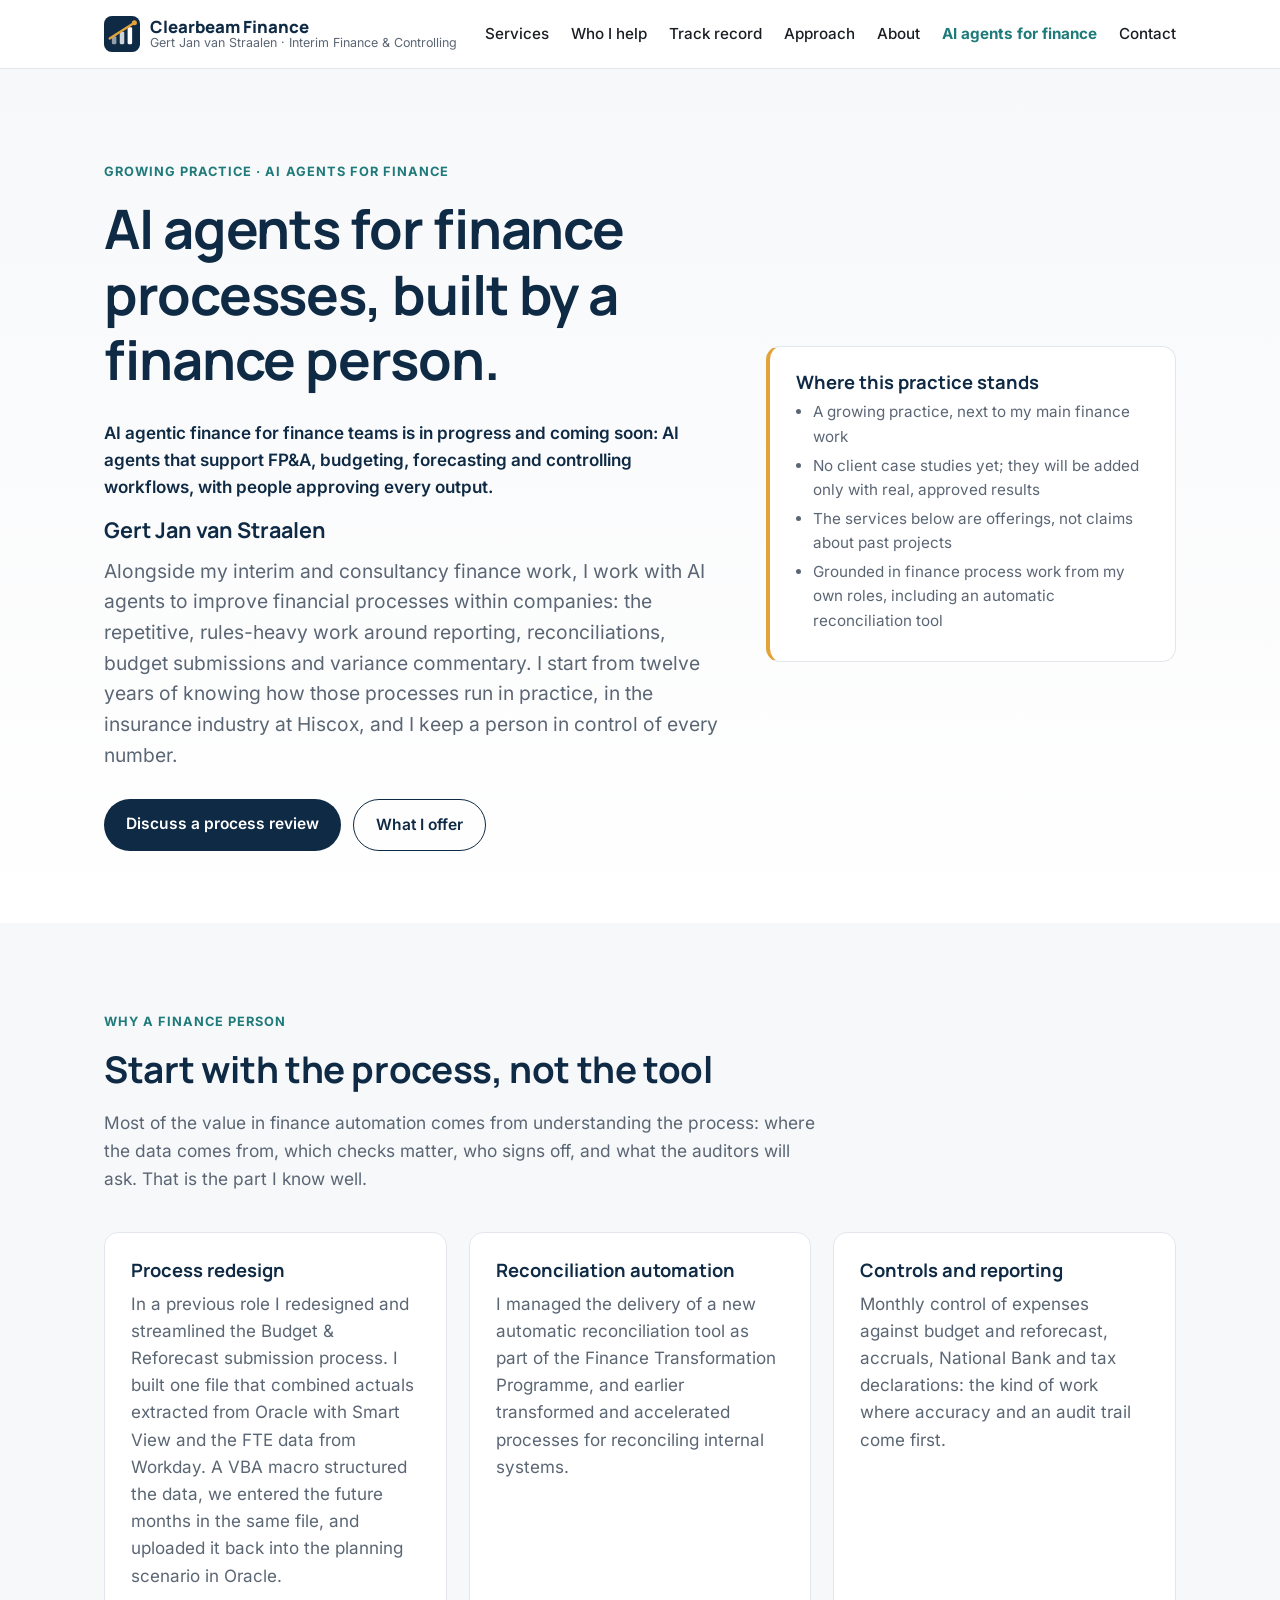
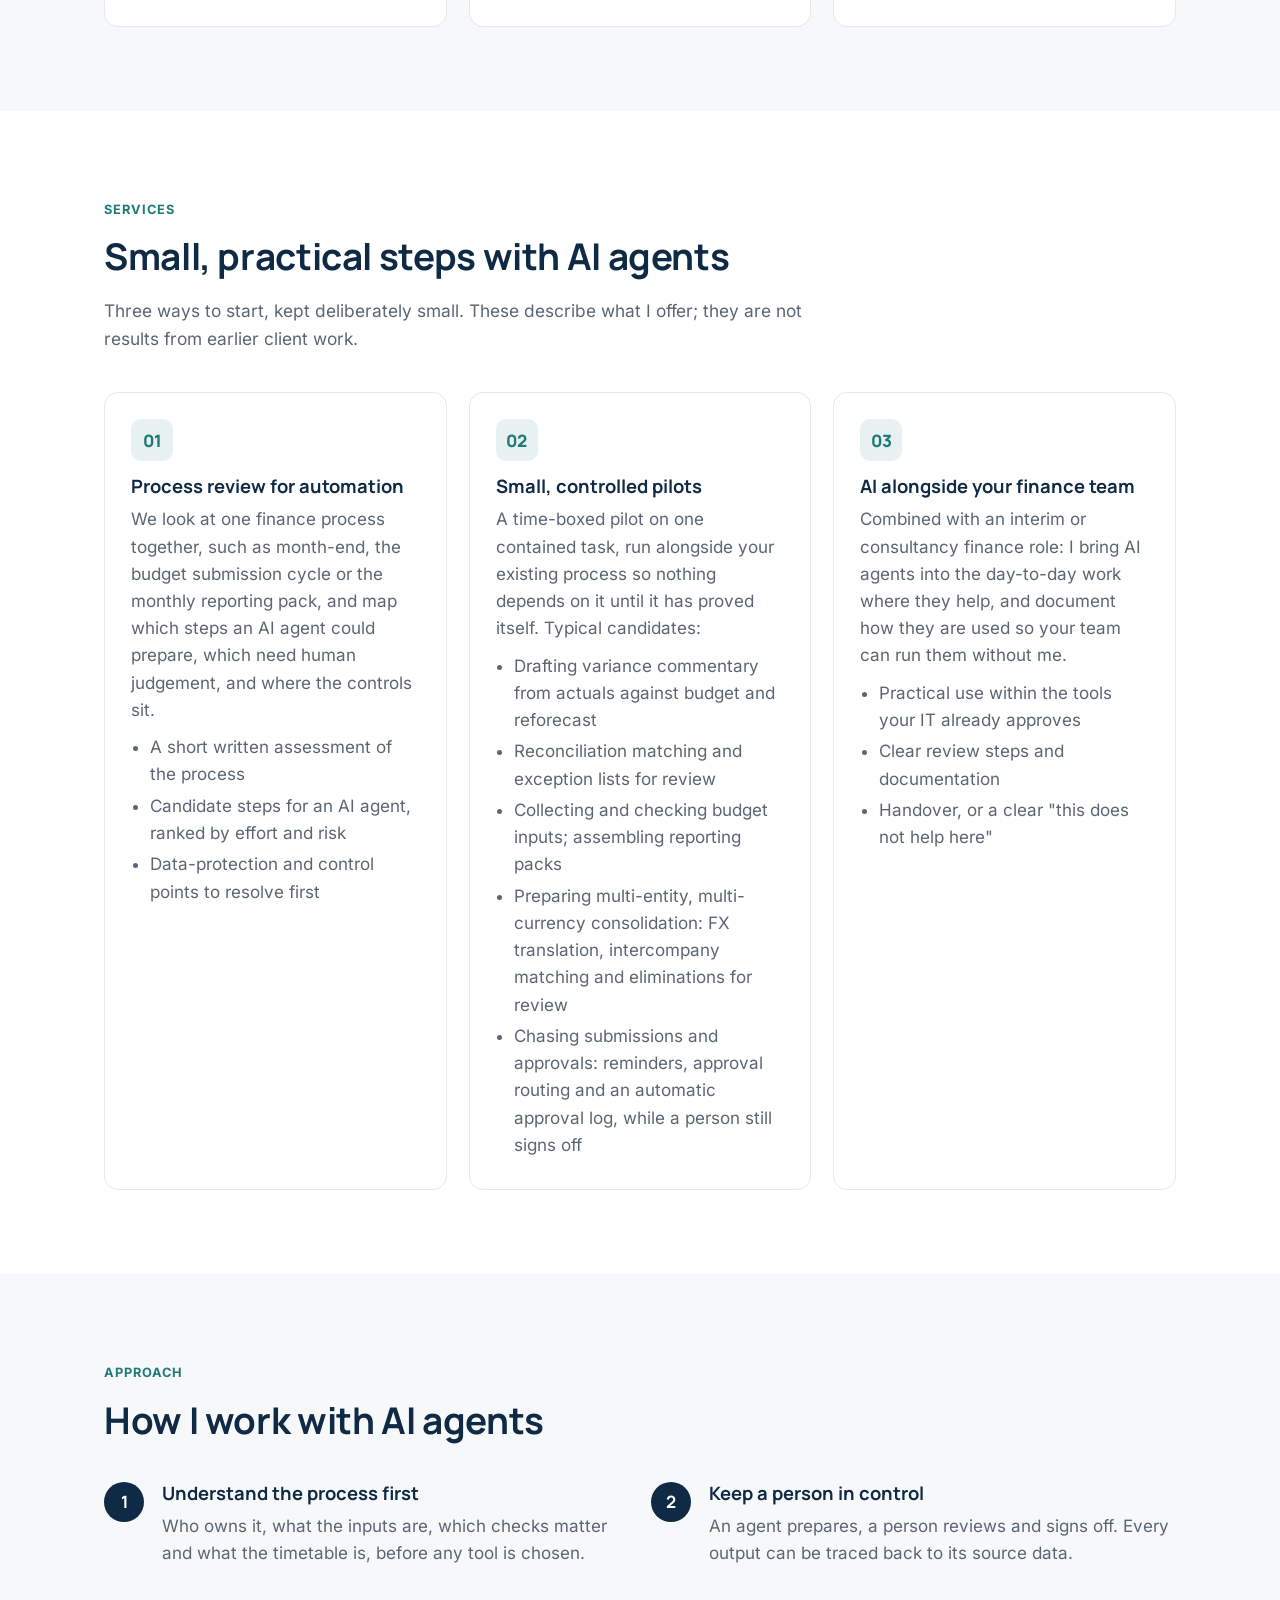
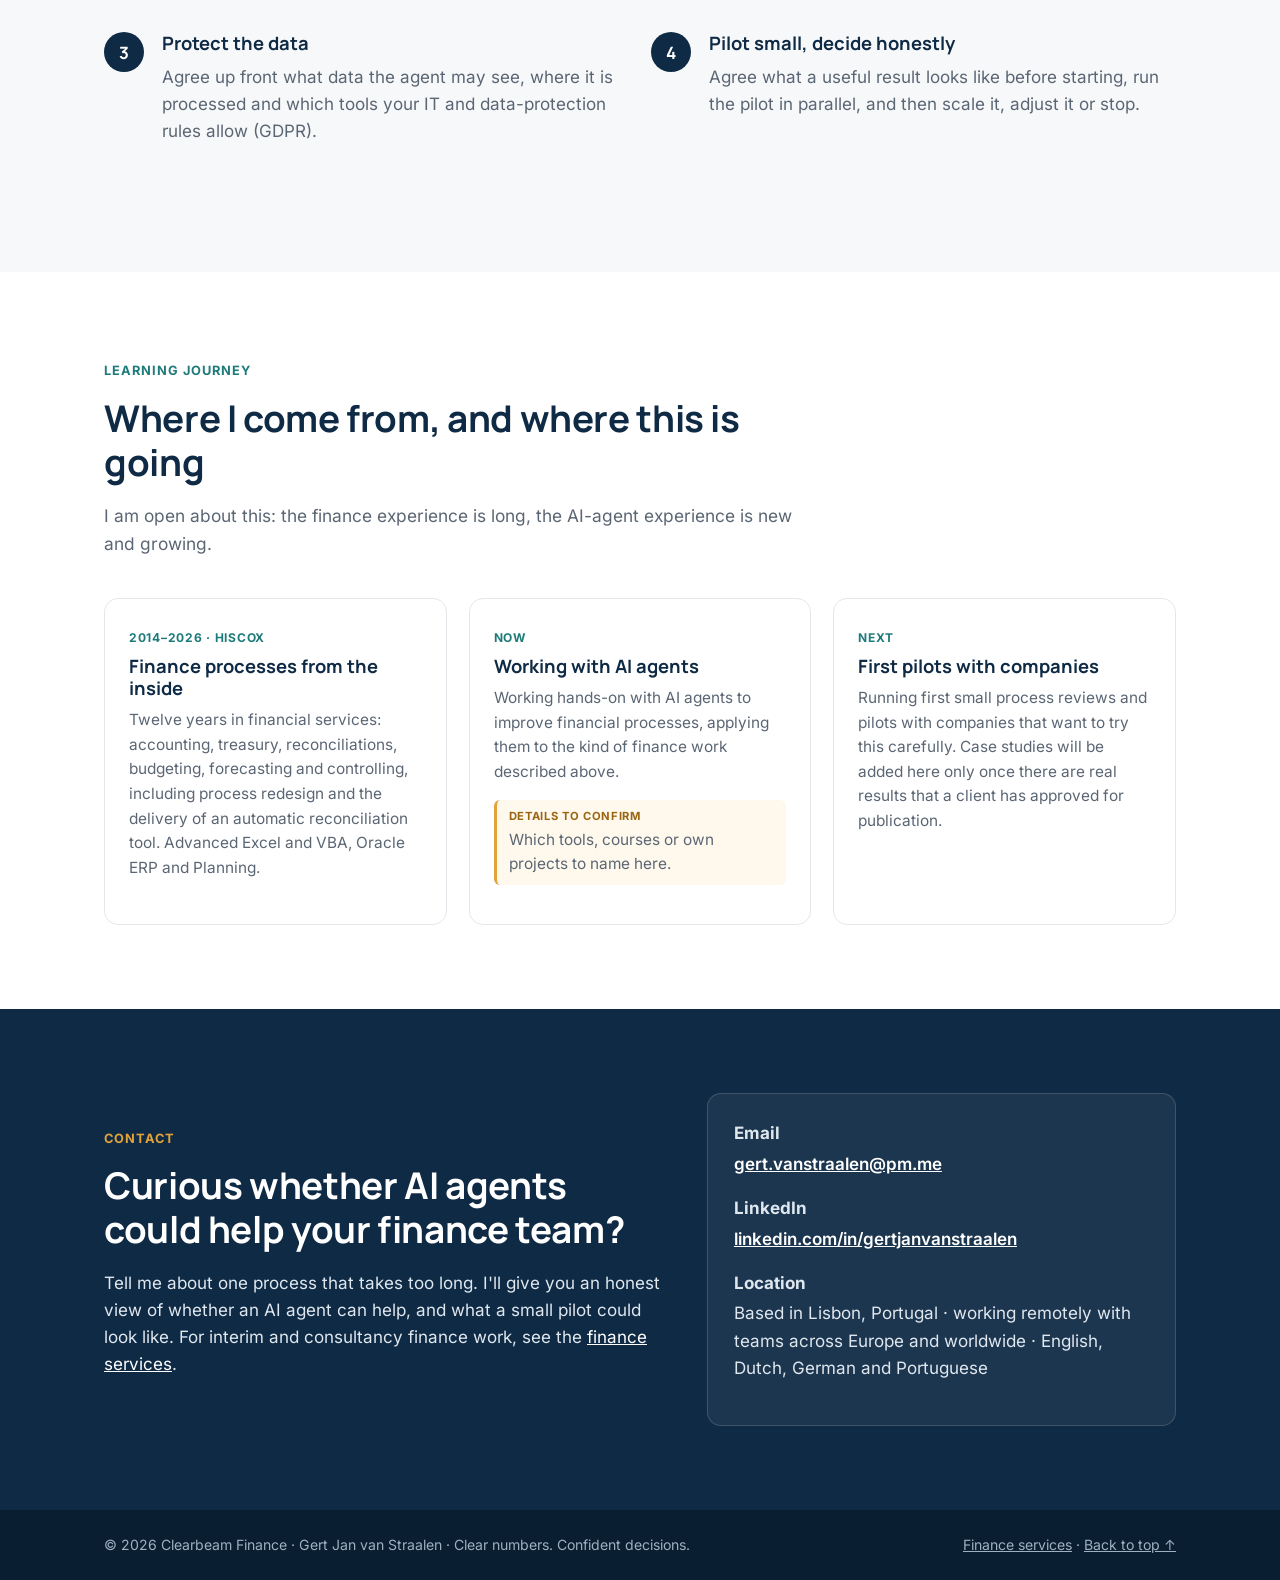
==== commit f80d0758: "Track record, case studies, services and nav updates (Oct 31)" ====
--- a/ai-agents.html
+++ b/ai-agents.html
@@ -29,7 +29,7 @@
         <li class="m"><a href="index.html#track-record">Track record</a></li>
         <li><a href="index.html#approach">Approach</a></li>
         <li><a href="index.html#about">About</a></li>
-        <li class="m"><a href="ai-agents.html" aria-current="page">AI agents</a></li>
+        <li class="m"><a href="ai-agents.html" aria-current="page">AI agents for finance</a></li>
         <li class="m"><a href="#contact">Contact</a></li>
       </ul>
     </nav>
@@ -57,7 +57,7 @@
         <li>A growing practice, next to my main finance work</li>
         <li>No client case studies yet; they will be added only with real, approved results</li>
         <li>The services below are offerings, not claims about past projects</li>
-        <li>Grounded in finance process work I did at Hiscox, including an automatic reconciliation tool</li>
+        <li>Grounded in finance process work from my own roles, including an automatic reconciliation tool</li>
       </ul>
     </aside>
   </div>
@@ -74,7 +74,7 @@
     <div class="grid grid-3">
       <div class="card">
         <h3>Process redesign</h3>
-        <p>At Hiscox I redesigned and streamlined the processes for Budget &amp; Reforecast submissions.</p>
+        <p>In a previous role I redesigned and streamlined the Budget &amp; Reforecast submission process. I built one file that combined actuals extracted from Oracle with Smart View and the FTE data from Workday. A VBA macro structured the data, we entered the future months in the same file, and uploaded it back into the planning scenario in Oracle.</p>
       </div>
       <div class="card">
         <h3>Reconciliation automation</h3>
@@ -116,6 +116,7 @@
           <li>Reconciliation matching and exception lists for review</li>
           <li>Collecting and checking budget inputs; assembling reporting packs</li>
           <li>Preparing multi-entity, multi-currency consolidation: FX translation, intercompany matching and eliminations for review</li>
+          <li>Chasing submissions and approvals: reminders, approval routing and an automatic approval log, while a person still signs off</li>
         </ul>
       </article>
       <article class="card">
--- a/assets/styles.css
+++ b/assets/styles.css
@@ -229,6 +229,7 @@
 .timeline .org{color:var(--navy);font-weight:500;margin-bottom:.4em}
 .timeline ul{margin:0;padding-left:1.1em;color:var(--slate);font-size:.96rem}
 .timeline ul li{margin:.2em 0}
+.timeline p{margin:0;color:var(--slate);font-size:.96rem;line-height:1.6}
 .side h3{margin-top:1.4em}.side h3:first-child{margin-top:0}
 .chips{display:flex;flex-wrap:wrap;gap:8px;list-style:none;padding:0;margin:0}
 .chips li{background:#fff;border:1px solid var(--line);border-radius:999px;padding:5px 12px;font-size:.88rem}
@@ -305,3 +306,11 @@
 .steps li.step-soon{background:#FFF8EC;border-left:4px solid var(--amber);border-radius:8px;padding:16px 20px 16px 74px}
 .steps li.step-soon::before{left:18px;top:16px}
 .steps li.step-soon .step-sub{color:var(--ink);font-weight:600;margin:2px 0 6px}
+/* Case studies: smaller middle box (ARCS rollout) */
+.cases-mid{grid-template-columns:1fr .8fr 1fr;align-items:center}
+.example-small{padding:20px 20px;font-size:.92rem}
+.example-small h3{font-size:1.05rem}
+.example-small .keyfact{font-size:.88rem;padding:10px 12px}
+@media (max-width:860px){.cases-mid{grid-template-columns:1fr;align-items:stretch}}
+.proof .country-list{list-style:disc;padding-left:20px;margin:8px 0 0}
+.proof .country-list li{padding:4px 0;border-bottom:none}
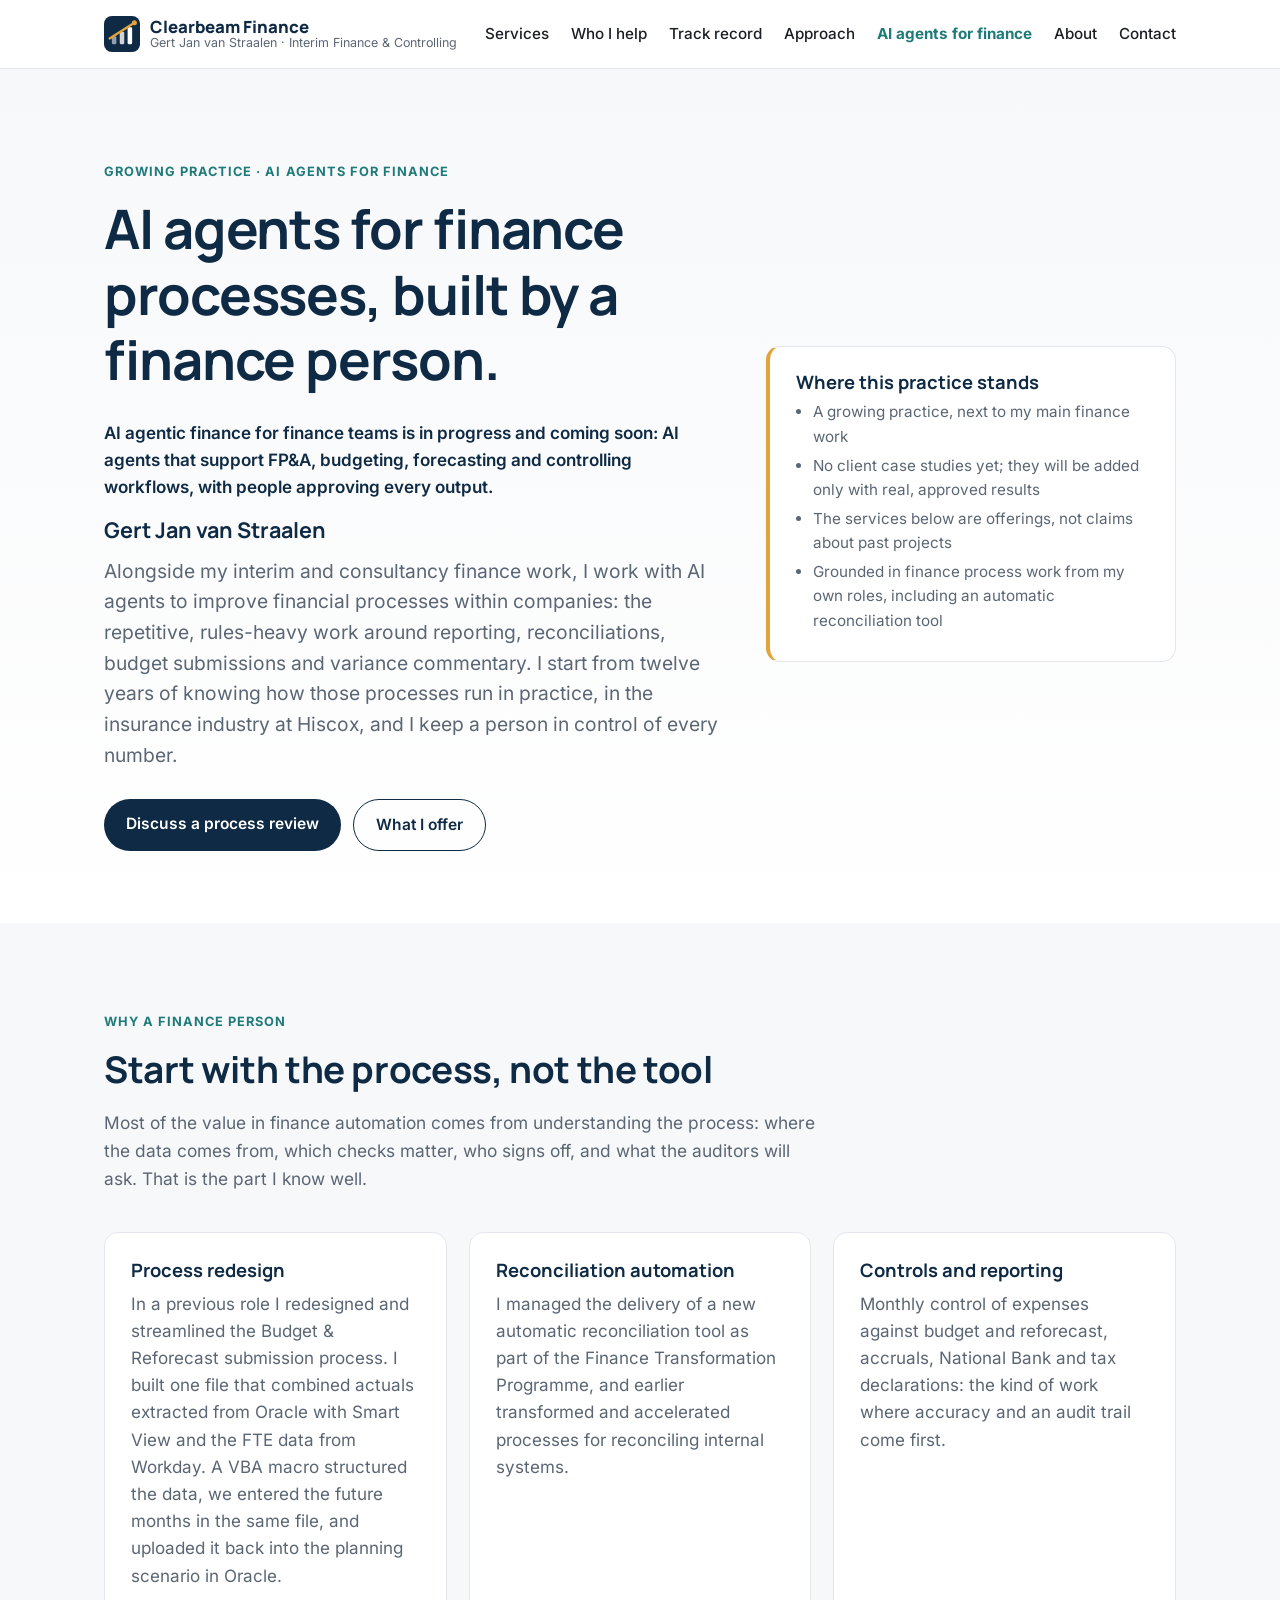
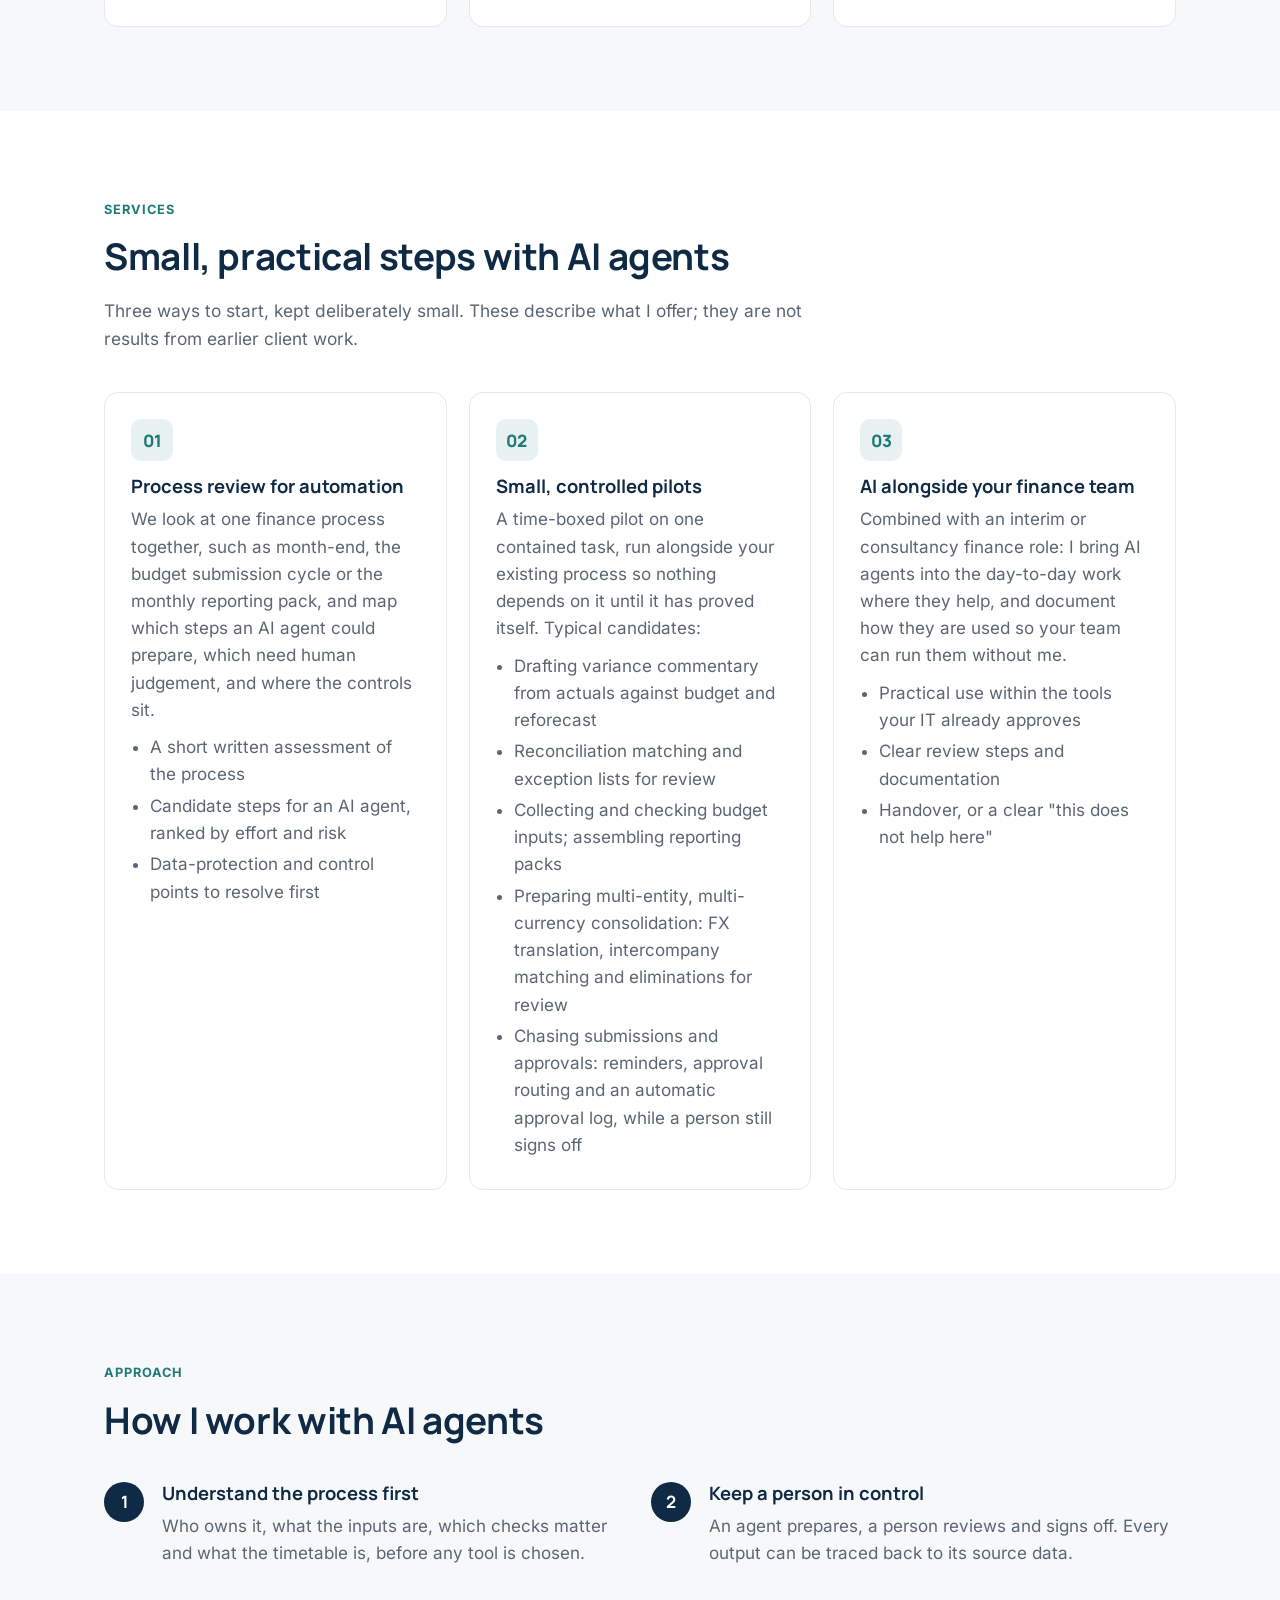
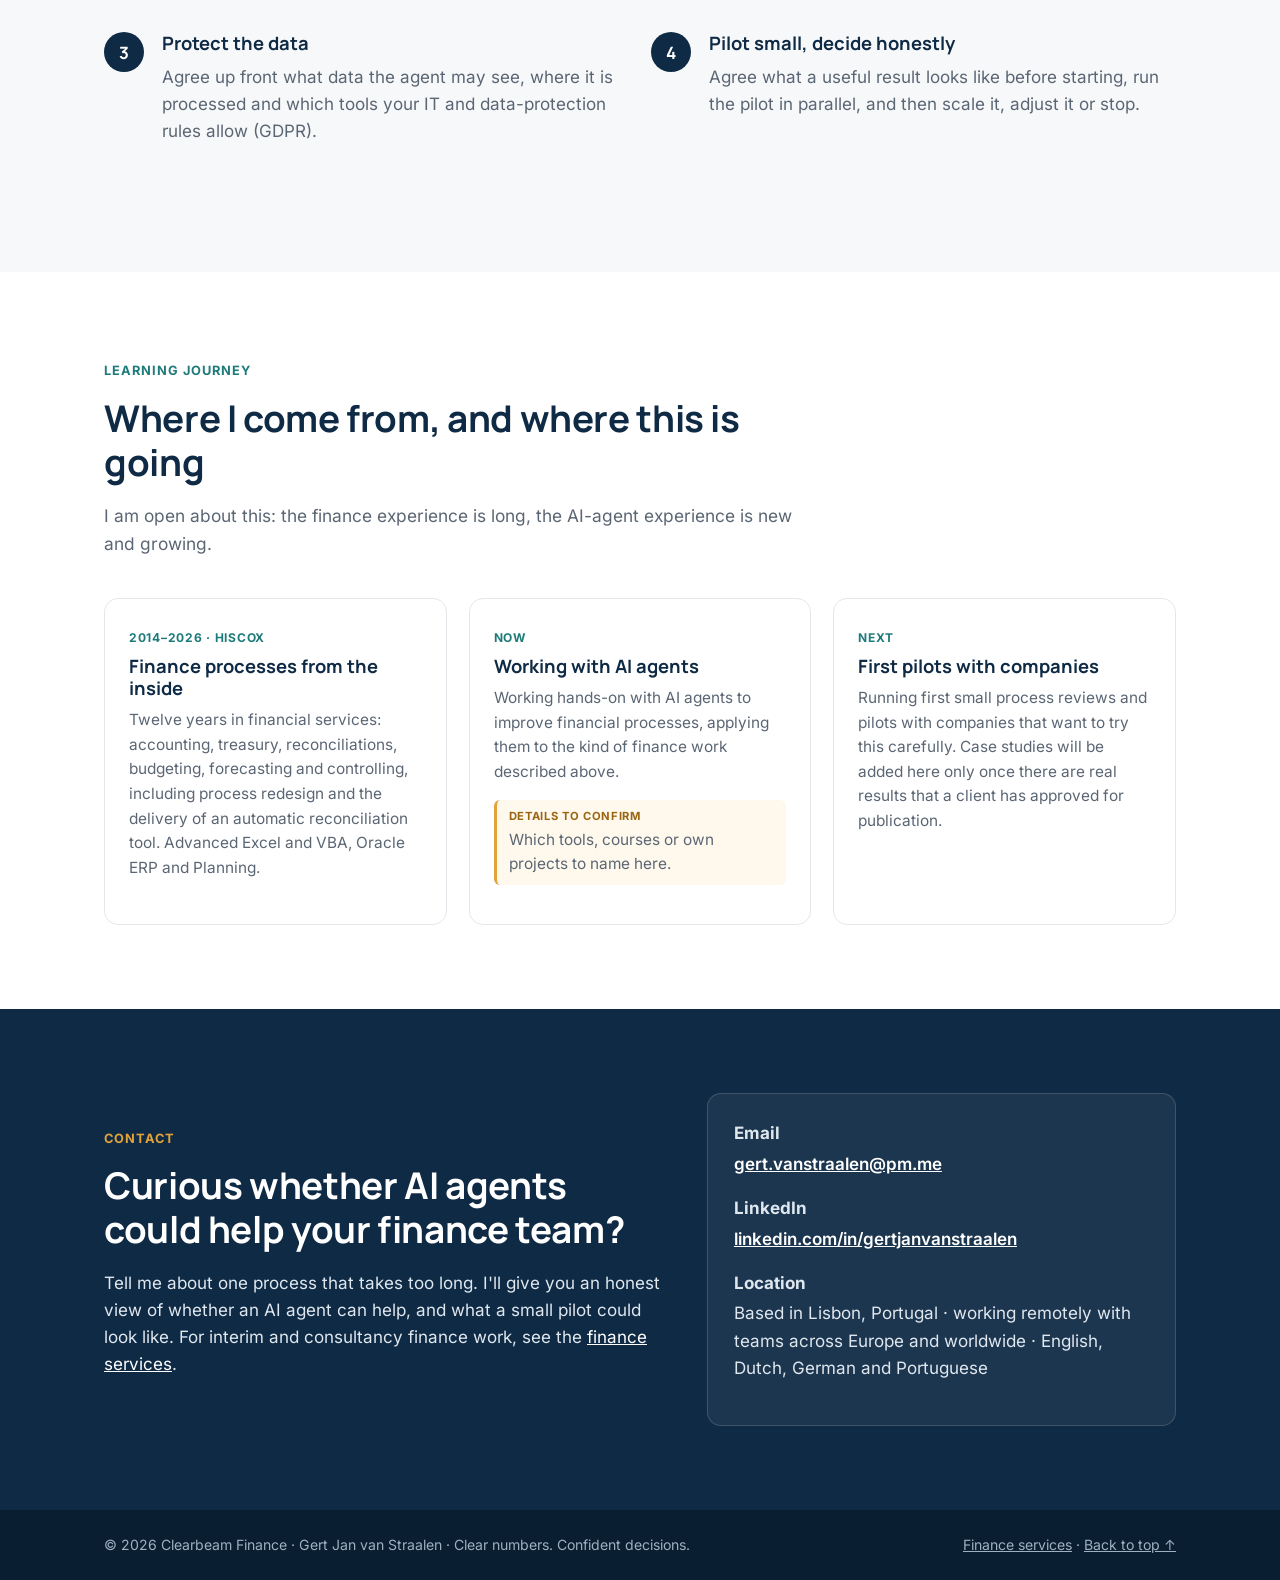
==== commit 14c8b13a: "Layout polish: services 2x2, case studies, track record cards; nav order; ARCS wording (Oct 31)" ====
--- a/ai-agents.html
+++ b/ai-agents.html
@@ -28,8 +28,8 @@
         <li><a href="index.html#who">Who I help</a></li>
         <li class="m"><a href="index.html#track-record">Track record</a></li>
         <li><a href="index.html#approach">Approach</a></li>
+        <li class="m"><a href="ai-agents.html" aria-current="page">AI agents for finance</a></li>
         <li><a href="index.html#about">About</a></li>
-        <li class="m"><a href="ai-agents.html" aria-current="page">AI agents for finance</a></li>
         <li class="m"><a href="#contact">Contact</a></li>
       </ul>
     </nav>
--- a/assets/styles.css
+++ b/assets/styles.css
@@ -212,11 +212,8 @@
 .problems{list-style:none;padding:0;margin:0;display:grid;grid-template-columns:repeat(2,1fr);gap:14px}
 .problems li{background:#fff;border:1px solid var(--line);border-left:4px solid var(--amber);border-radius:10px;padding:14px 18px;color:var(--slate)}
 .problems strong{display:block;color:var(--navy);margin-bottom:2px}
-.proof{list-style:none;padding:0;margin:0;display:grid;grid-template-columns:repeat(2,1fr);gap:14px 28px}
-.proof li{padding:14px 0;border-bottom:1px solid var(--line);color:var(--ink)}
-.proof-k{display:block;font-size:.75rem;font-weight:700;letter-spacing:.06em;text-transform:uppercase;color:var(--teal);margin-bottom:4px}
 .learning{font-size:.92rem;color:var(--slate);margin:0}
-@media (max-width:860px){.problems,.proof{grid-template-columns:1fr}}
+@media (max-width:860px){.problems{grid-template-columns:1fr}}
 
 /* Timeline */
 .about-grid{display:grid;grid-template-columns:1.6fr 1fr;gap:48px}
@@ -306,11 +303,31 @@
 .steps li.step-soon{background:#FFF8EC;border-left:4px solid var(--amber);border-radius:8px;padding:16px 20px 16px 74px}
 .steps li.step-soon::before{left:18px;top:16px}
 .steps li.step-soon .step-sub{color:var(--ink);font-weight:600;margin:2px 0 6px}
-/* Case studies: smaller middle box (ARCS rollout) */
-.cases-mid{grid-template-columns:1fr .8fr 1fr;align-items:center}
+/* Case studies: wider column for longer ARCS copy; top-aligned */
+.cases-mid{grid-template-columns:1.65fr 1.2fr 1fr;align-items:start}
+.cases-mid > .card{height:100%}
 .example-small{padding:20px 20px;font-size:.92rem}
 .example-small h3{font-size:1.05rem}
 .example-small .keyfact{font-size:.88rem;padding:10px 12px}
 @media (max-width:860px){.cases-mid{grid-template-columns:1fr;align-items:stretch}}
-.proof .country-list{list-style:disc;padding-left:20px;margin:8px 0 0}
-.proof .country-list li{padding:4px 0;border-bottom:none}
+
+/* Track record cards + nested country lists + subtle case-study links */
+.proof{list-style:none;padding:0;margin:0;display:grid;grid-template-columns:repeat(2,1fr);gap:16px;align-items:stretch}
+.proof > li{background:var(--white);border:1px solid var(--line);border-radius:var(--radius);padding:18px 20px;color:var(--ink);border-bottom:none}
+.proof-k{display:block;font-size:.75rem;font-weight:700;letter-spacing:.06em;text-transform:uppercase;color:var(--teal);margin-bottom:6px}
+.proof .country-list{list-style:disc;padding-left:1.15em;margin:10px 0 0;color:var(--slate);font-size:.95rem}
+.proof .country-list li{padding:3px 0;border:none;background:transparent;border-radius:0}
+.proof-wide{grid-column:1/-1}
+a.proof-case,.proof-case{display:inline-block;margin-top:10px;font-size:.82rem;font-weight:400;color:var(--slate);text-decoration:none;border-bottom:1px solid transparent;letter-spacing:0;text-transform:none}
+a.proof-case:hover,.proof-case:hover{color:var(--teal);border-bottom-color:rgba(31,122,122,.45)}
+a.proof-case::after,.proof-case::after{content:" →";font-weight:400}
+@media (max-width:860px){.proof{grid-template-columns:1fr}.proof-wide{grid-column:auto}}
+
+/* Keep case-study card content top-aligned; stretch shells evenly */
+.cases-mid > .card.example{display:flex;flex-direction:column}
+.cases-mid > .card.example .keyfact{margin-top:auto}
+
+/* Services: equal 2×2 tiles */
+.services-grid{align-items:stretch}
+.services-grid .card{display:flex;flex-direction:column;height:100%}
+.services-grid .card .card-foot{margin-top:auto}
